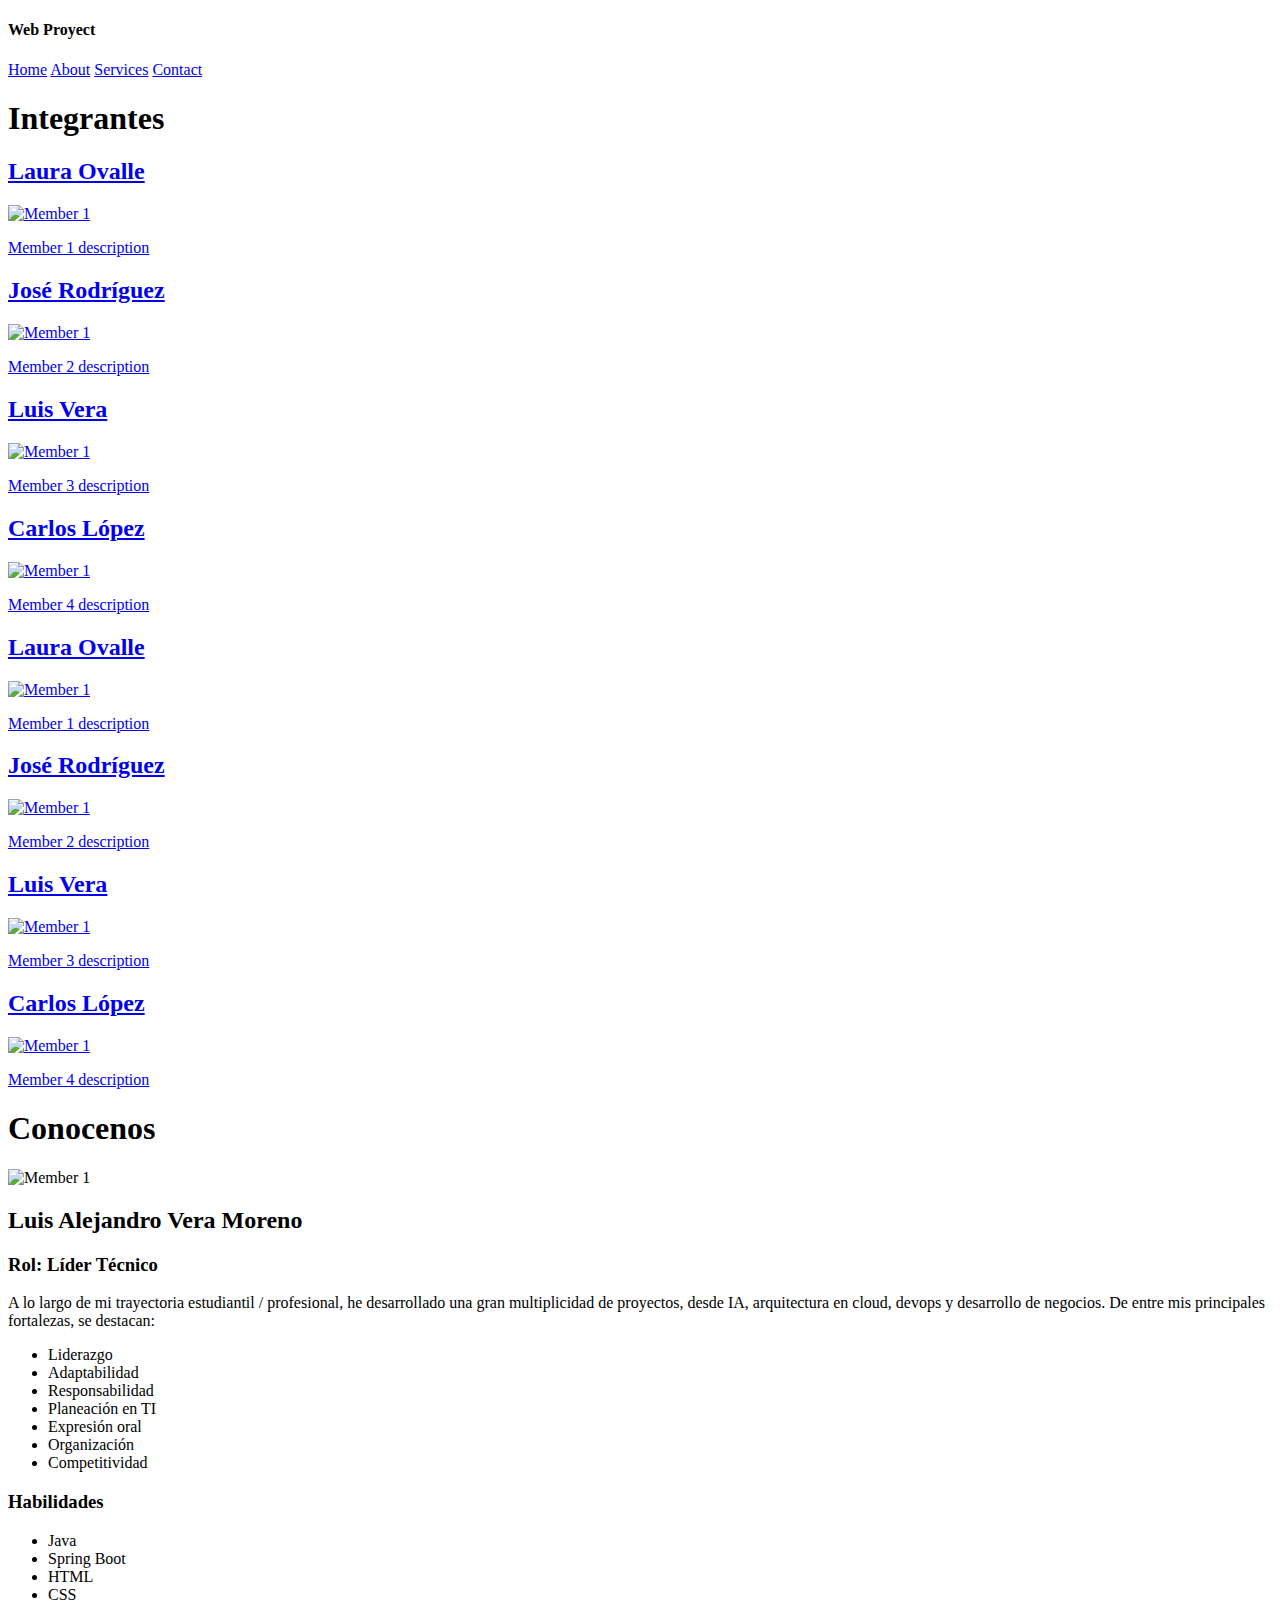
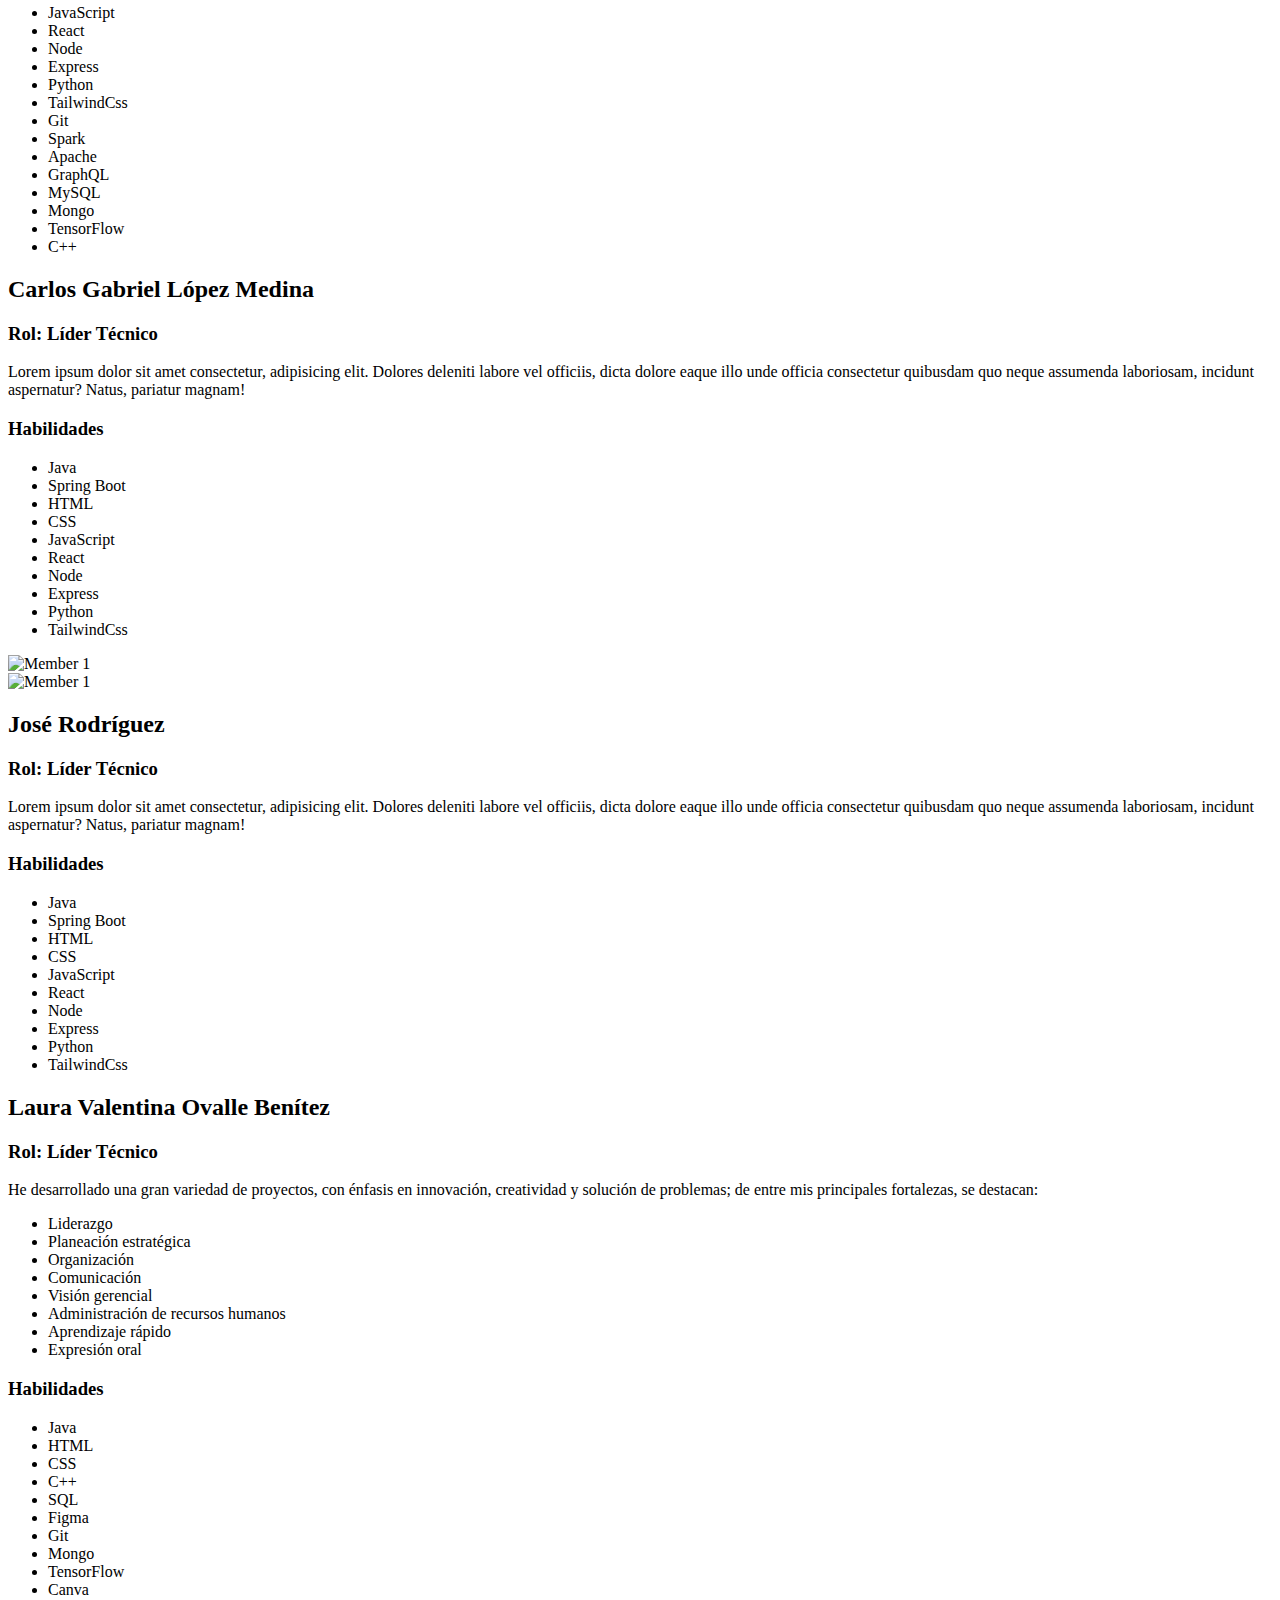
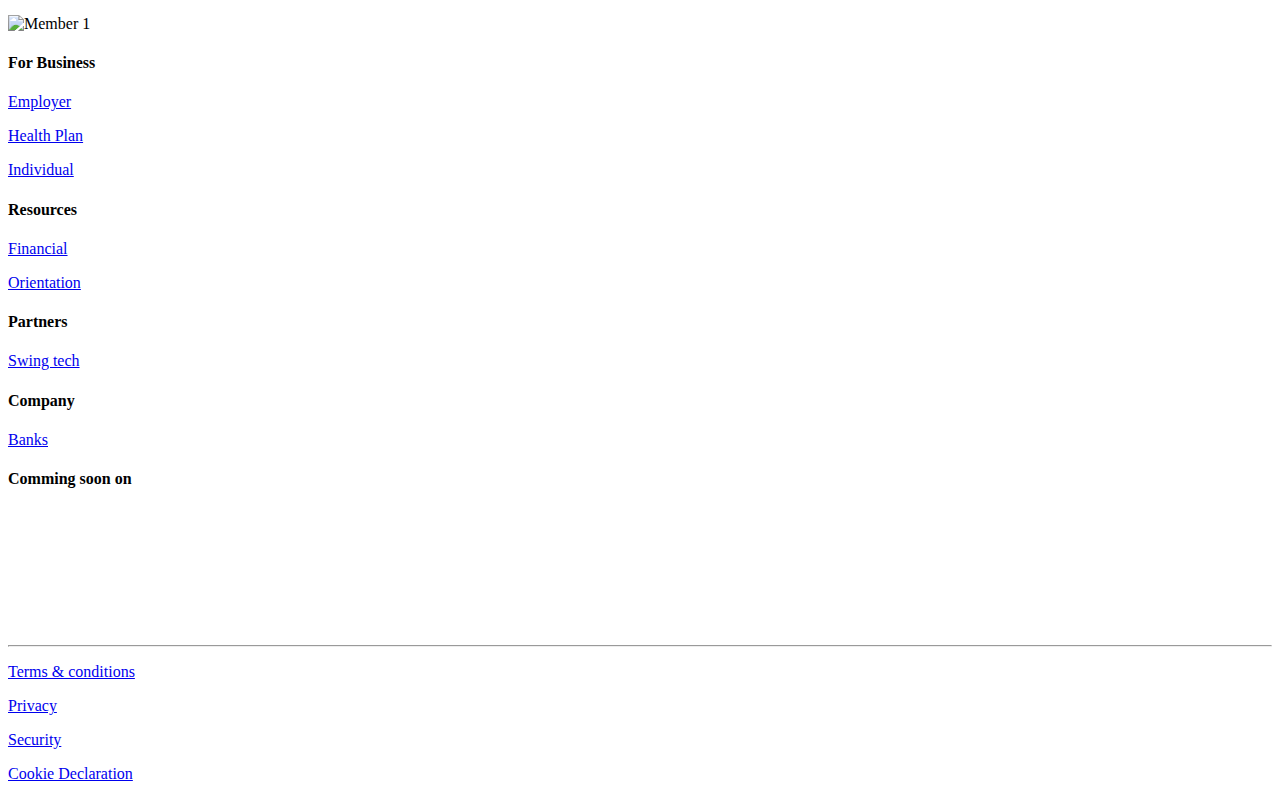
==== src/main/resources/static/index.html @ c183d268 "some things fixed" ====
<!DOCTYPE html>
<html lang="en">

<head>
  <meta charset="UTF-8" />
  <meta name="viewport" content="width=device-width, initial-scale=1.0" />
  <title>Document</title>
  <link rel="stylesheet" href="/styles/nav.css" />
  <link rel="stylesheet" href="/styles/home.css" />
  <link rel="stylesheet" href="/styles/footer.css" />
  <link rel="stylesheet" href="/styles/root.css" />
  <link rel="preconnect" href="https://fonts.googleapis.com">
<link rel="preconnect" href="https://fonts.gstatic.com" crossorigin>
<link href="https://fonts.googleapis.com/css2?family=Raleway:ital,wght@0,100..900;1,100..900&display=swap" rel="stylesheet">
  <script src="/js/home.js"></script>
</head>

<body>
  <nav>
    <div class="logo">
      <h4>Web Proyect</h4>
    </div>
    <div class="links">
      <a href="/proyectoWeb/src/main/resources/static/index.html">Home</a>
      <a href="/proyectoWeb/src/main/resources/templates/prueba.html">About</a>
      <a href="/proyectoWeb/src/main/resources/templates/prueba.html">Services</a>
      <a href="/proyectoWeb/src/main/resources/templates/prueba.html">Contact</a>
    </div>
  </nav>

  <section>
    <h1>Integrantes</h1>
    <div class="holder">
      <div class="scroller">
        <div class="container">
            <a href="#member-4" class="acontainer">
          <div class="member" >
            <h2>Laura Ovalle</h2>
            <picture>
              <img src="/images/lau.jpg" alt="Member 1" />
            </picture>
            <p>Member 1 description</p>
          </div>
        </a>
        <a href="#member-3" class="acontainer">
          <div class="member" >
            <h2>José Rodríguez</h2>
            <picture>
              <img src="/images/jose.png" alt="Member 1" />
            </picture>
            <p>Member 2 description</p>
          </div>
        </a>
        <a href="#member-1"class="acontainer">
          <div class="member" >
            <h2>Luis Vera</h2>
            <picture>
              <img src="/images/lucho.jpg" alt="Member 1" />
            </picture>
            <p>Member 3 description</p>
          </div>
        </a>
        <a href="#member-2" class="acontainer">
          <div class="member" >
            <h2>Carlos López</h2>
            <picture>
              <img src="/images/carlos.jpg" alt="Member 1"  />
            </picture>
            <p>Member 4 description</p>
          </div>
        </a>
        </div>
        <div class="container">
            <a href="#member-4" class="acontainer">
          <div class="member" >
            <h2>Laura Ovalle</h2>
            <picture>
              <img src="/images/lau.jpg" alt="Member 1"  />
            </picture>
            <p>Member 1 description</p>
          </div>
        </a>
        <a href="#member-3" class="acontainer">
          <div class="member" >
            <h2>José Rodríguez</h2>
            <picture>
              <img src="/images/jose.png" alt="Member 1" />
            </picture>
            <p>Member 2 description</p>
          </div>
        </a>
        <a href="#member-1" class="acontainer">
          <div class="member" >
            <h2>Luis Vera</h2>
            <picture>
              <img src="/images/lucho.jpg" alt="Member 1" />
            </picture>
            <p>Member 3 description</p>
          </div>
        </a>
        <a href="#member-2" class="acontainer">
          <div class="member" >
            <h2>Carlos López</h2>
            <picture>
              <img src="/images/carlos.jpg" alt="Member 1"  />
            </picture>
            <p>Member 4 description</p>
          </div>
        </a>
        </div>
        
      </div>
    </div>
  </section>
  <section>
    <h1>Conocenos</h1>
    <div class="member" id="member-1">
      <picture>
        <img src="/images/lucho.jpg" alt="Member 1" />
      </picture>
      <div class="content">
        <h2>Luis Alejandro Vera Moreno</h2>
        <h3>Rol: Líder Técnico</h3>
        <p>
          A lo largo de mi trayectoria estudiantil / profesional, he desarrollado una gran multiplicidad de proyectos,
          desde IA, arquitectura en cloud, devops y desarrollo de negocios. De entre mis principales fortalezas, se
          destacan:
        </p>
        <ul>
          <li>Liderazgo</li>
          <li>Adaptabilidad</li>
          <li>Responsabilidad</li>
          <li>Planeación en TI</li>
          <li>Expresión oral</li>
          <li>Organización</li>
          <li>Competitividad</li>
        </ul>
        <div class="abilities">
          <h3>Habilidades</h3>
          <ul>
            <li>Java</li>
            <li>Spring Boot</li>
            <li>HTML</li>
            <li>CSS</li>
            <li>JavaScript</li>
            <li>React</li>
            <li>Node</li>
            <li>Express</li>
            <li>Python</li>
            <li>TailwindCss</li>
            <li>Git</li>
            <li>Spark</li>
            <li>Apache</li>
            <li>GraphQL</li>
            <li>MySQL</li>
            <li>Mongo</li>
            <li>TensorFlow</li>
            <li>C++</li>
          </ul>
        </div>
      </div>
    </div>
    <div class="member" id="member-2">
      <div class="content">
        <h2>Carlos Gabriel López Medina</h2>
        <h3>Rol: Líder Técnico</h3>
        <p>
          Lorem ipsum dolor sit amet consectetur, adipisicing elit. Dolores
          deleniti labore vel officiis, dicta dolore eaque illo unde officia
          consectetur quibusdam quo neque assumenda laboriosam, incidunt
          aspernatur? Natus, pariatur magnam!
        </p>
        <div class="abilities">
          <h3>Habilidades</h3>
          <ul>
            <li>Java</li>
            <li>Spring Boot</li>
            <li>HTML</li>
            <li>CSS</li>
            <li>JavaScript</li>
            <li>React</li>
            <li>Node</li>
            <li>Express</li>
            <li>Python</li>
            <li>TailwindCss</li>
          </ul>
        </div>
      </div>
      <picture>
        <img src="/images/carlos.jpg" alt="Member 1" />
      </picture>
    </div>
    <div class="member" id="member-3">
      <picture>
        <img src="/images/jose.png" alt="Member 1" />
      </picture>
      <div class="content">
        <h2>José Rodríguez</h2>
        <h3>Rol: Líder Técnico</h3>
        <p>
          Lorem ipsum dolor sit amet consectetur, adipisicing elit. Dolores
          deleniti labore vel officiis, dicta dolore eaque illo unde officia
          consectetur quibusdam quo neque assumenda laboriosam, incidunt
          aspernatur? Natus, pariatur magnam!
        </p>
        <div class="abilities">
          <h3>Habilidades</h3>
          <ul>
            <li>Java</li>
            <li>Spring Boot</li>
            <li>HTML</li>
            <li>CSS</li>
            <li>JavaScript</li>
            <li>React</li>
            <li>Node</li>
            <li>Express</li>
            <li>Python</li>
            <li>TailwindCss</li>
          </ul>
        </div>
      </div>
    </div>
    <div class="member" id="member-4">
      <div class="content">
        <h2>Laura Valentina Ovalle Benítez</h2>
        <h3>Rol: Líder Técnico</h3>
        <p>
          He desarrollado una gran variedad de proyectos, con énfasis en innovación, creatividad y solución de
          problemas; de entre mis principales fortalezas, se destacan:
        </p>
        <ul>
          <li>Liderazgo</li>
          <li>Planeación estratégica</li>
          <li>Organización</li>
          <li>Comunicación</li>
          <li>Visión gerencial</li>
          <li>Administración de recursos humanos</li>
          <li>Aprendizaje rápido</li>
          <li>Expresión oral</li>
        </ul>
        <div class="abilities">
          <h3>Habilidades</h3>
          <ul>
            <li>Java</li>
            <li>HTML</li>
            <li>CSS</li>
            <li>C++</li>
            <li>SQL</li>
            <li>Figma</li>
            <li>Git</li>
            <li>Mongo</li>
            <li>TensorFlow</li>
            <li>Canva</li>
          </ul>
        </div>
      </div>
      <picture>
        <img src="/images/lau.jpg" alt="Member 1" />
      </picture>
    </div>
  </section>

  <footer>
    <div class="sb-footer section-padding">
      <div class="sb-footer-links">
        <div class="sb-footer-links-div">
          <h4>For Business</h4>
          <a href="/test">
            <p>Employer</p>
          </a>
          <a href="/health">
            <p>Health Plan</p>
          </a>
          <a href="/individual">
            <p>Individual</p>
          </a>
        </div>

        <div class="sb-footer-links-div">
          <h4>Resources</h4>
          <a href="/testing">
            <p>Financial</p>
          </a>
          <a href="/testing">
            <p>Orientation</p>
          </a>
        </div>
        <div class="sb-footer-links-div">
          <h4>Partners</h4>
          <a href="/employers">
            <p>Swing tech</p>
          </a>
        </div>
        <div class="sb-footer-links-div">
          <h4>Company</h4>
          <a href="/testing2">
            <p>Banks</p>
          </a>
        </div>
        <div class="sb-footer-links-div">
          <h4>Comming soon on</h4>
          <div class="socialmedia">
            <p>
              <img src="./facebook.png" alt="" />
            </p>
            <p>
              <img src="./instagram.png" alt="" />
            </p>
            <p>
              <img src="./linkedin.png" alt="" />
            </p>
            <p>
              <img src="./twitter.png" alt="" />
            </p>
          </div>
        </div>
      </div>
    </div>
    <hr />
    <div class="sb-footer-below">
      <div class="sb-footer-below-links">
        <a href="/terms">
          <div>
            <p>Terms & conditions</p>
          </div>
        </a>
        <a href="/terms">
          <div>
            <p>Privacy</p>
          </div>
        </a>
        <a href="/terms">
          <div>
            <p>Security</p>
          </div>
        </a>
        <a href="/terms">
          <div>
            <p>Cookie Declaration</p>
          </div>
        </a>
      </div>
    </div>
  </footer>
</body>

</html>
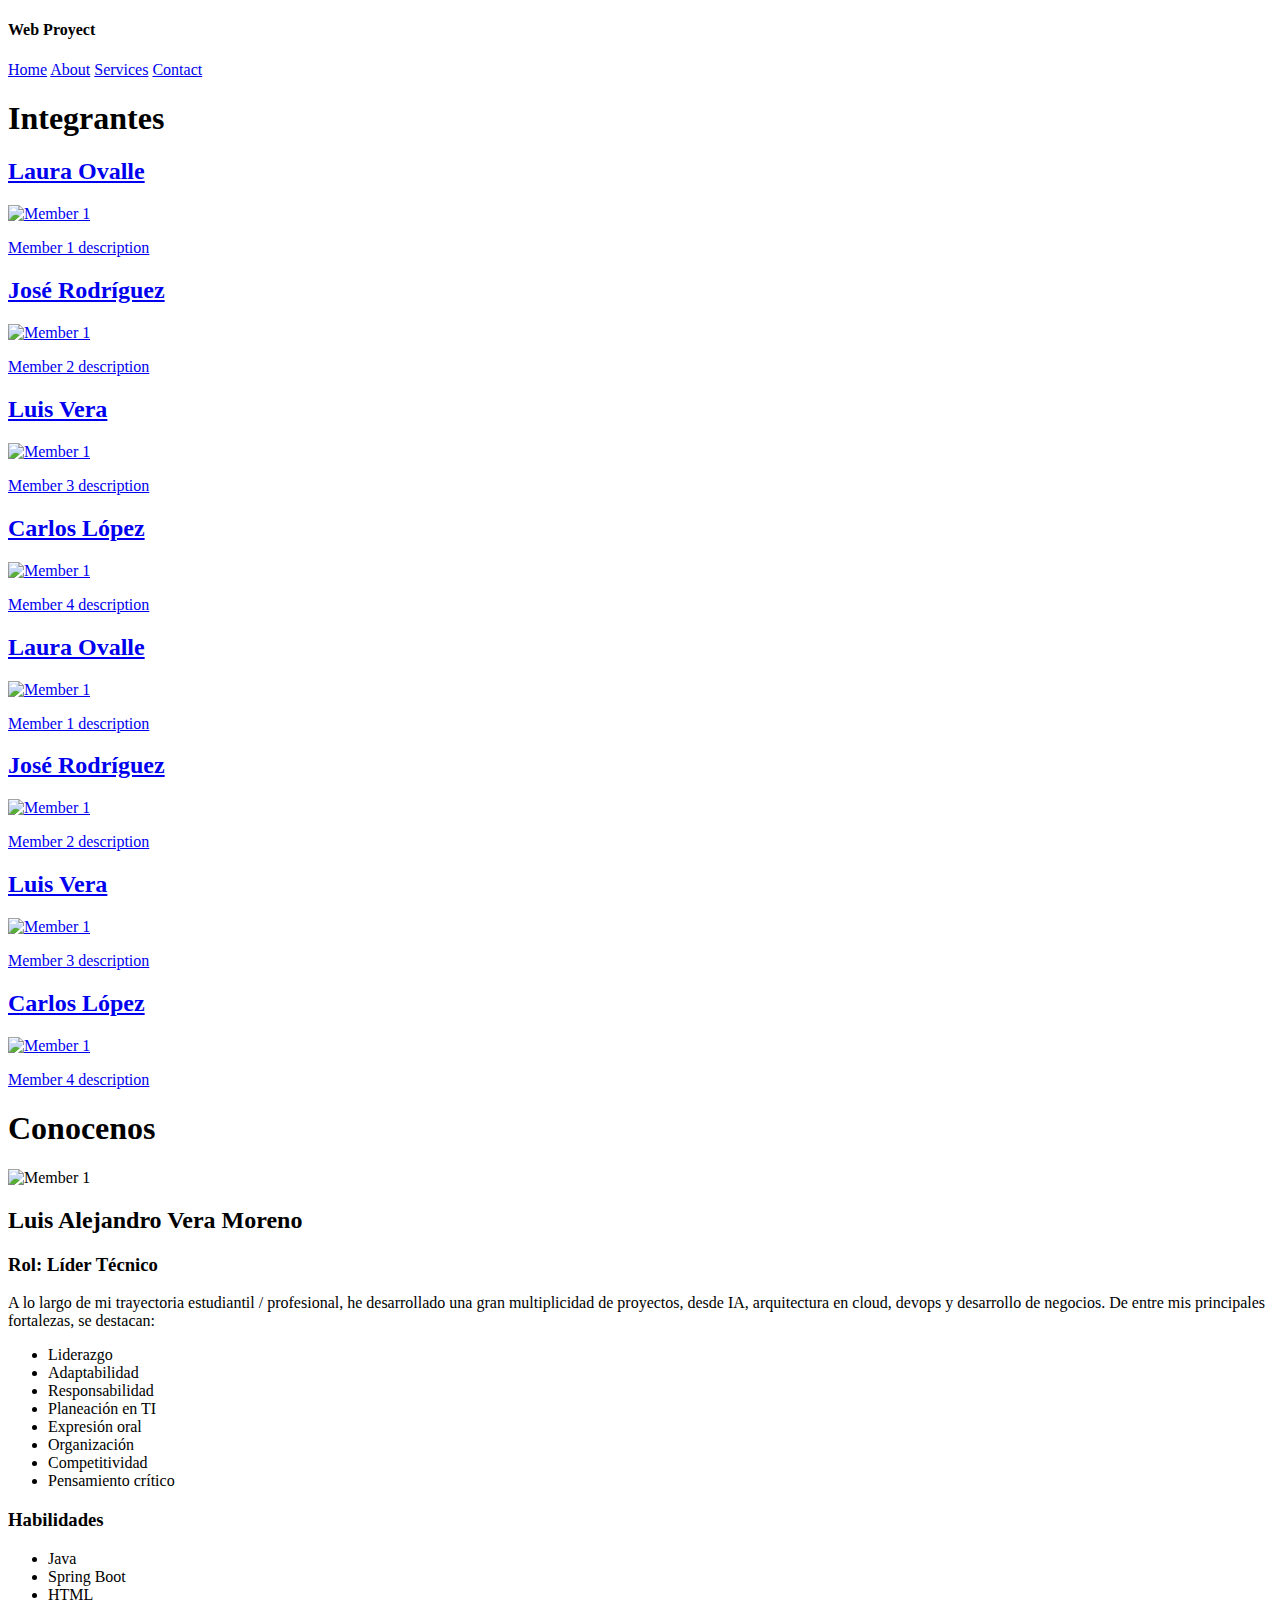
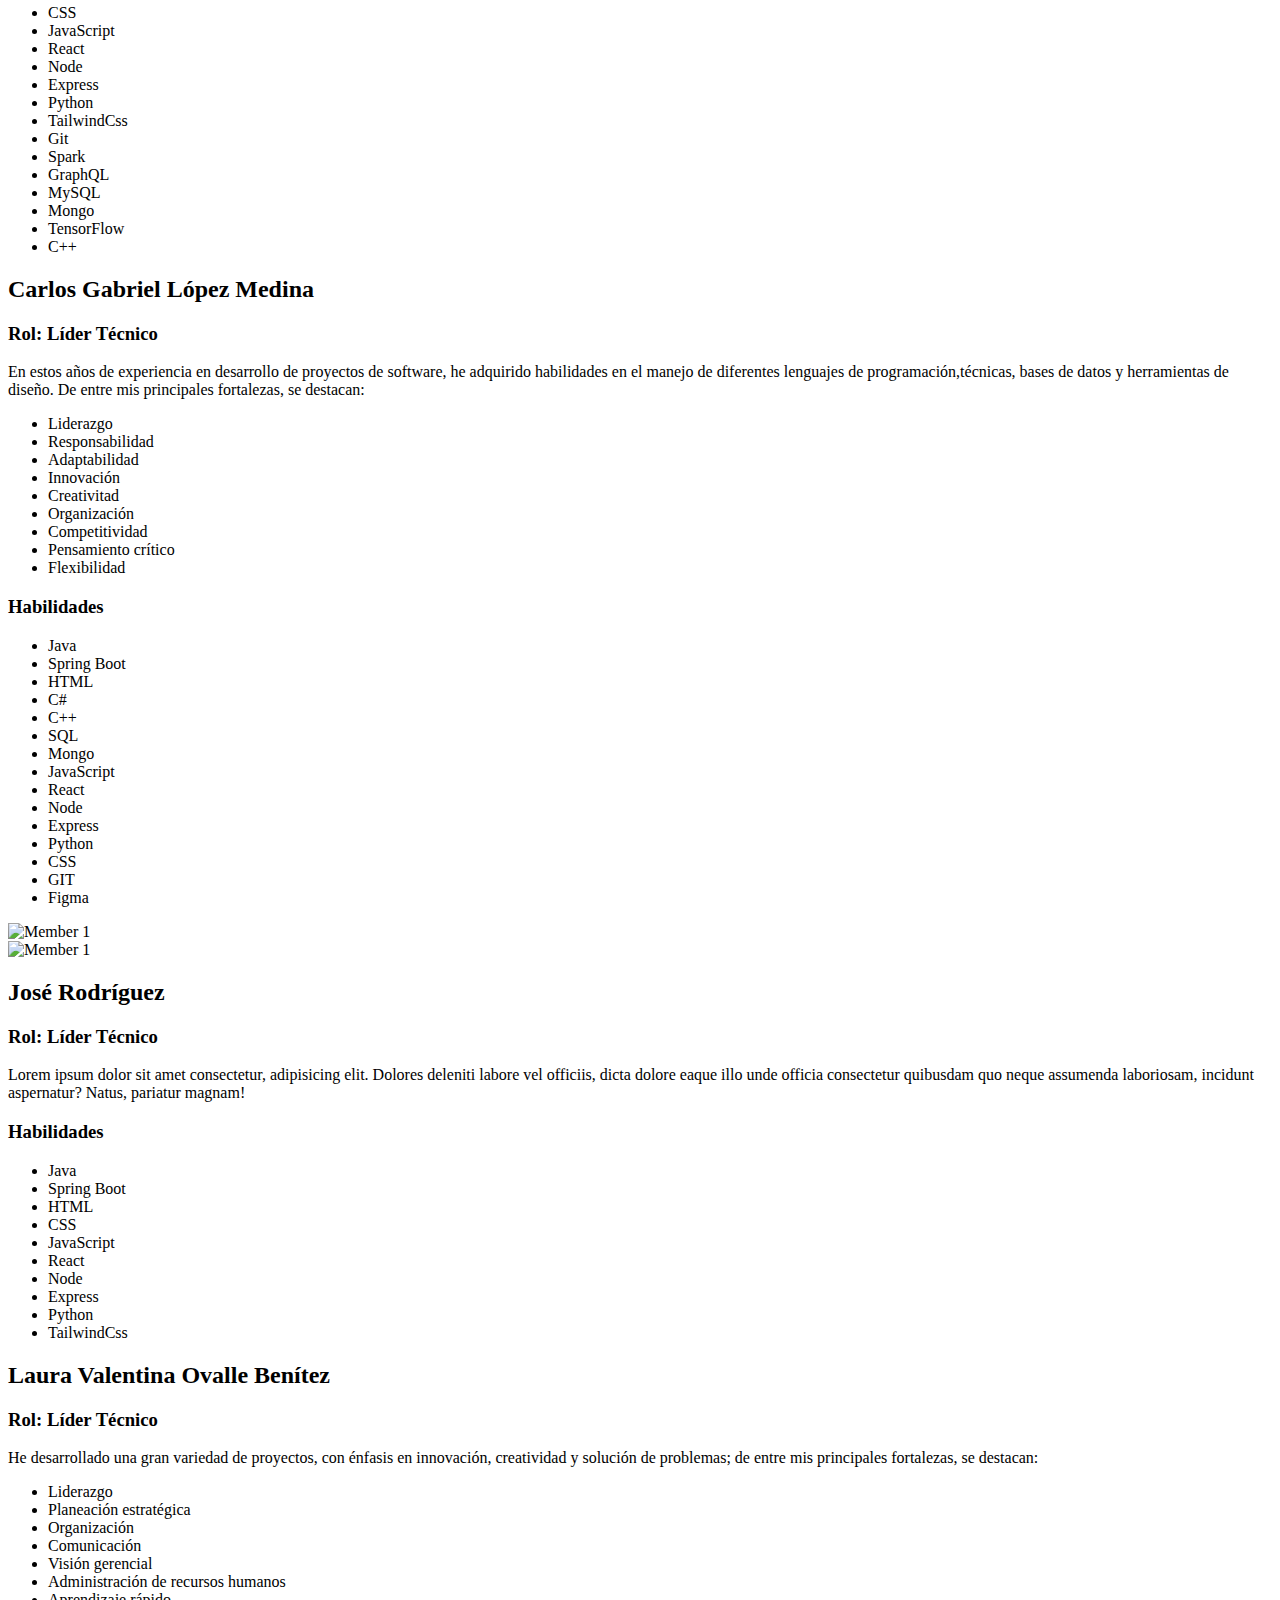
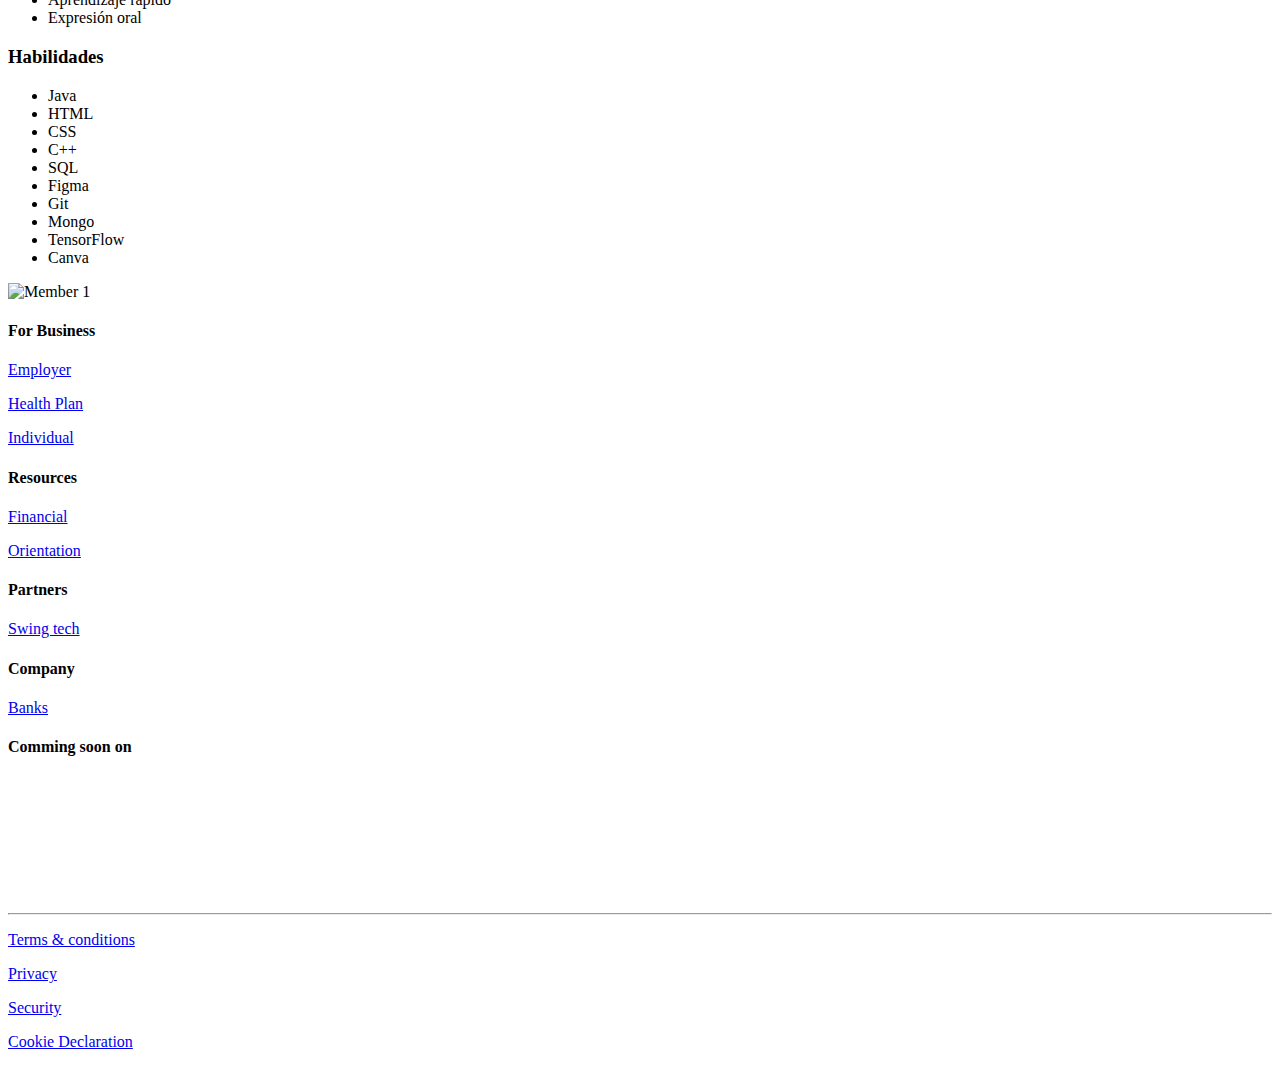
==== commit 7fd03510: "Fix: delay on slide" ====
--- a/src/main/resources/static/index.html
+++ b/src/main/resources/static/index.html
@@ -134,6 +134,7 @@
           <li>Expresión oral</li>
           <li>Organización</li>
           <li>Competitividad</li>
+          <li>Pensamiento crítico</li>
         </ul>
         <div class="abilities">
           <h3>Habilidades</h3>
@@ -150,7 +151,6 @@
             <li>TailwindCss</li>
             <li>Git</li>
             <li>Spark</li>
-            <li>Apache</li>
             <li>GraphQL</li>
             <li>MySQL</li>
             <li>Mongo</li>
@@ -165,24 +165,39 @@
         <h2>Carlos Gabriel López Medina</h2>
         <h3>Rol: Líder Técnico</h3>
         <p>
-          Lorem ipsum dolor sit amet consectetur, adipisicing elit. Dolores
-          deleniti labore vel officiis, dicta dolore eaque illo unde officia
-          consectetur quibusdam quo neque assumenda laboriosam, incidunt
-          aspernatur? Natus, pariatur magnam!
+         En estos años de experiencia en desarrollo de proyectos de software, he adquirido habilidades en el manejo de diferentes
+          lenguajes de programación,técnicas, bases de datos y herramientas de diseño. De entre mis principales fortalezas, se
+          destacan:
         </p>
+        <ul>
+            <li>Liderazgo</li>
+            <li>Responsabilidad</li>
+            <li>Adaptabilidad</li>
+            <li>Innovación</li>
+            <li>Creativitad</li>
+            <li>Organización</li>
+            <li>Competitividad</li>
+            <li>Pensamiento crítico</li>
+            <li>Flexibilidad</li>
+          </ul>
         <div class="abilities">
           <h3>Habilidades</h3>
           <ul>
             <li>Java</li>
             <li>Spring Boot</li>
             <li>HTML</li>
-            <li>CSS</li>
+            <li>C#</li>
+            <li>C++</li>
+            <li>SQL</li>
+            <li>Mongo</li>
             <li>JavaScript</li>
             <li>React</li>
             <li>Node</li>
             <li>Express</li>
             <li>Python</li>
-            <li>TailwindCss</li>
+            <li>CSS</li>
+            <li>GIT</li>
+            <li>Figma</li>
           </ul>
         </div>
       </div>
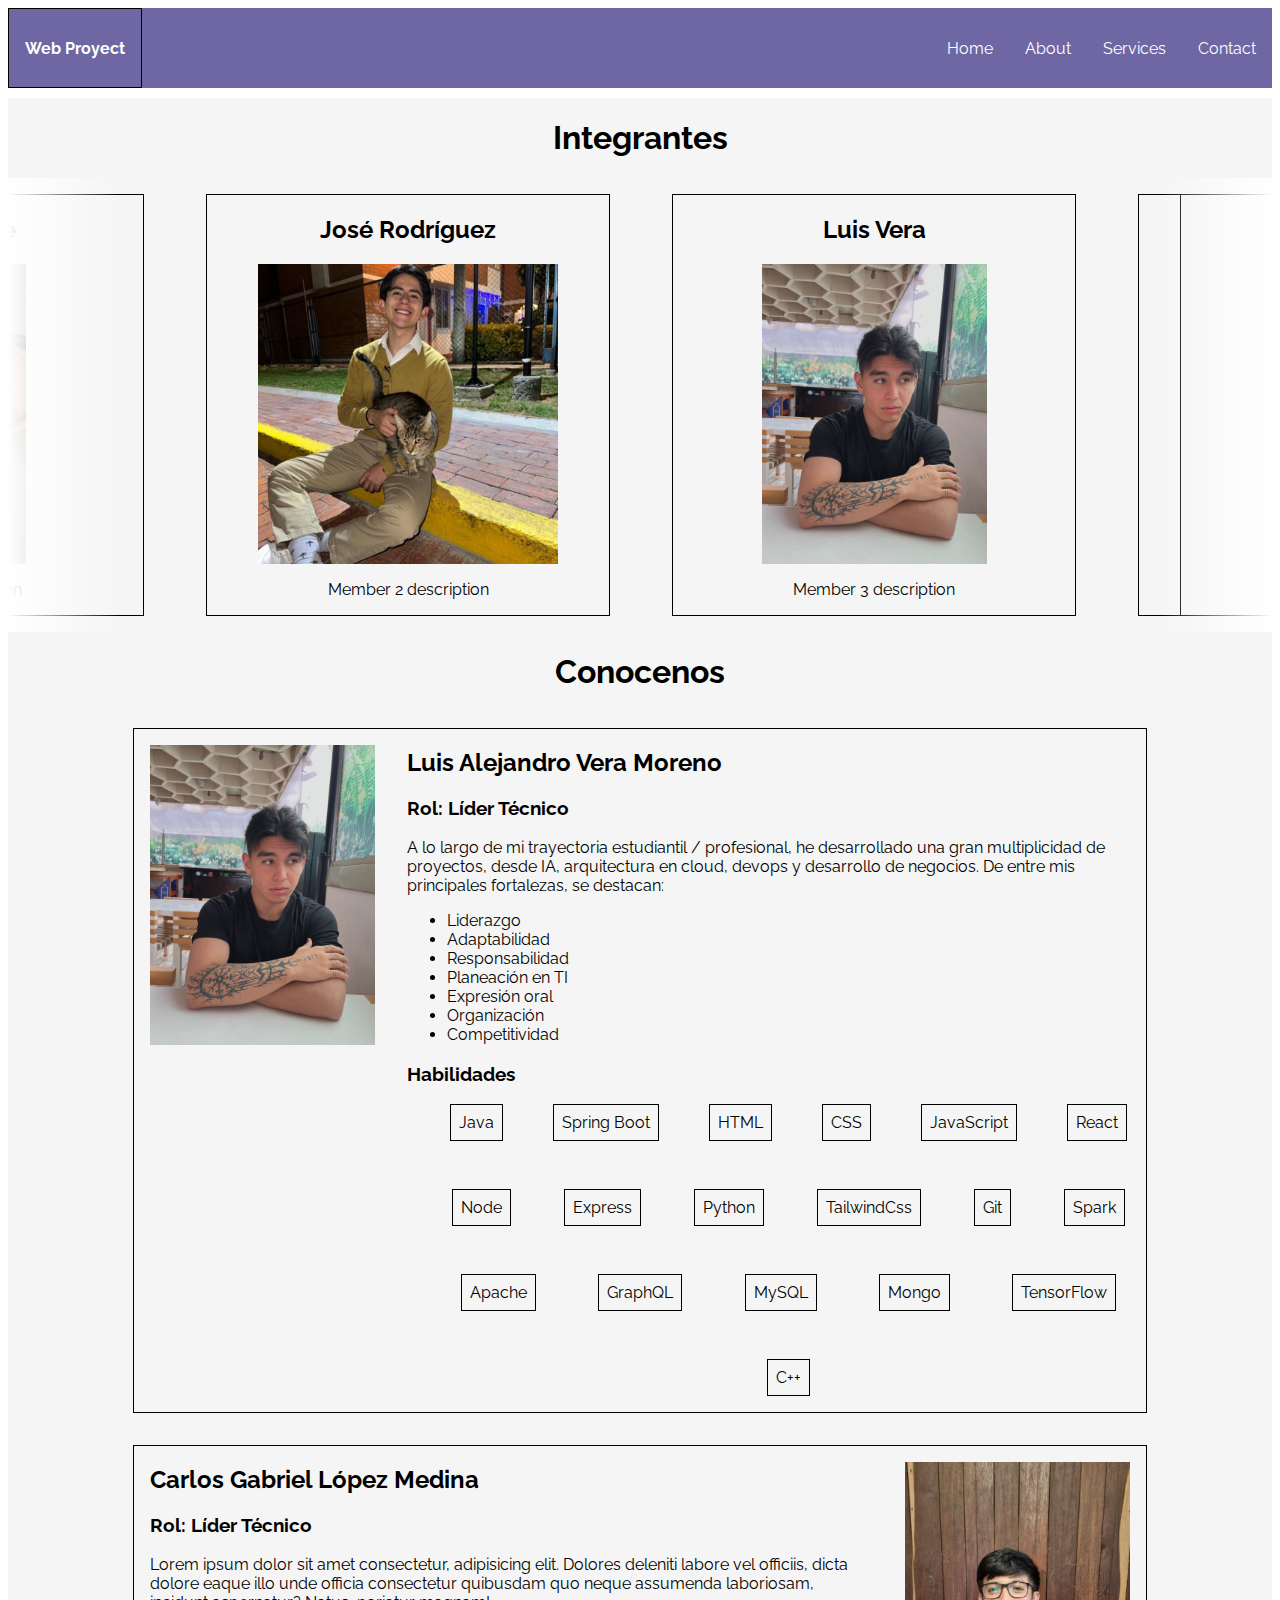
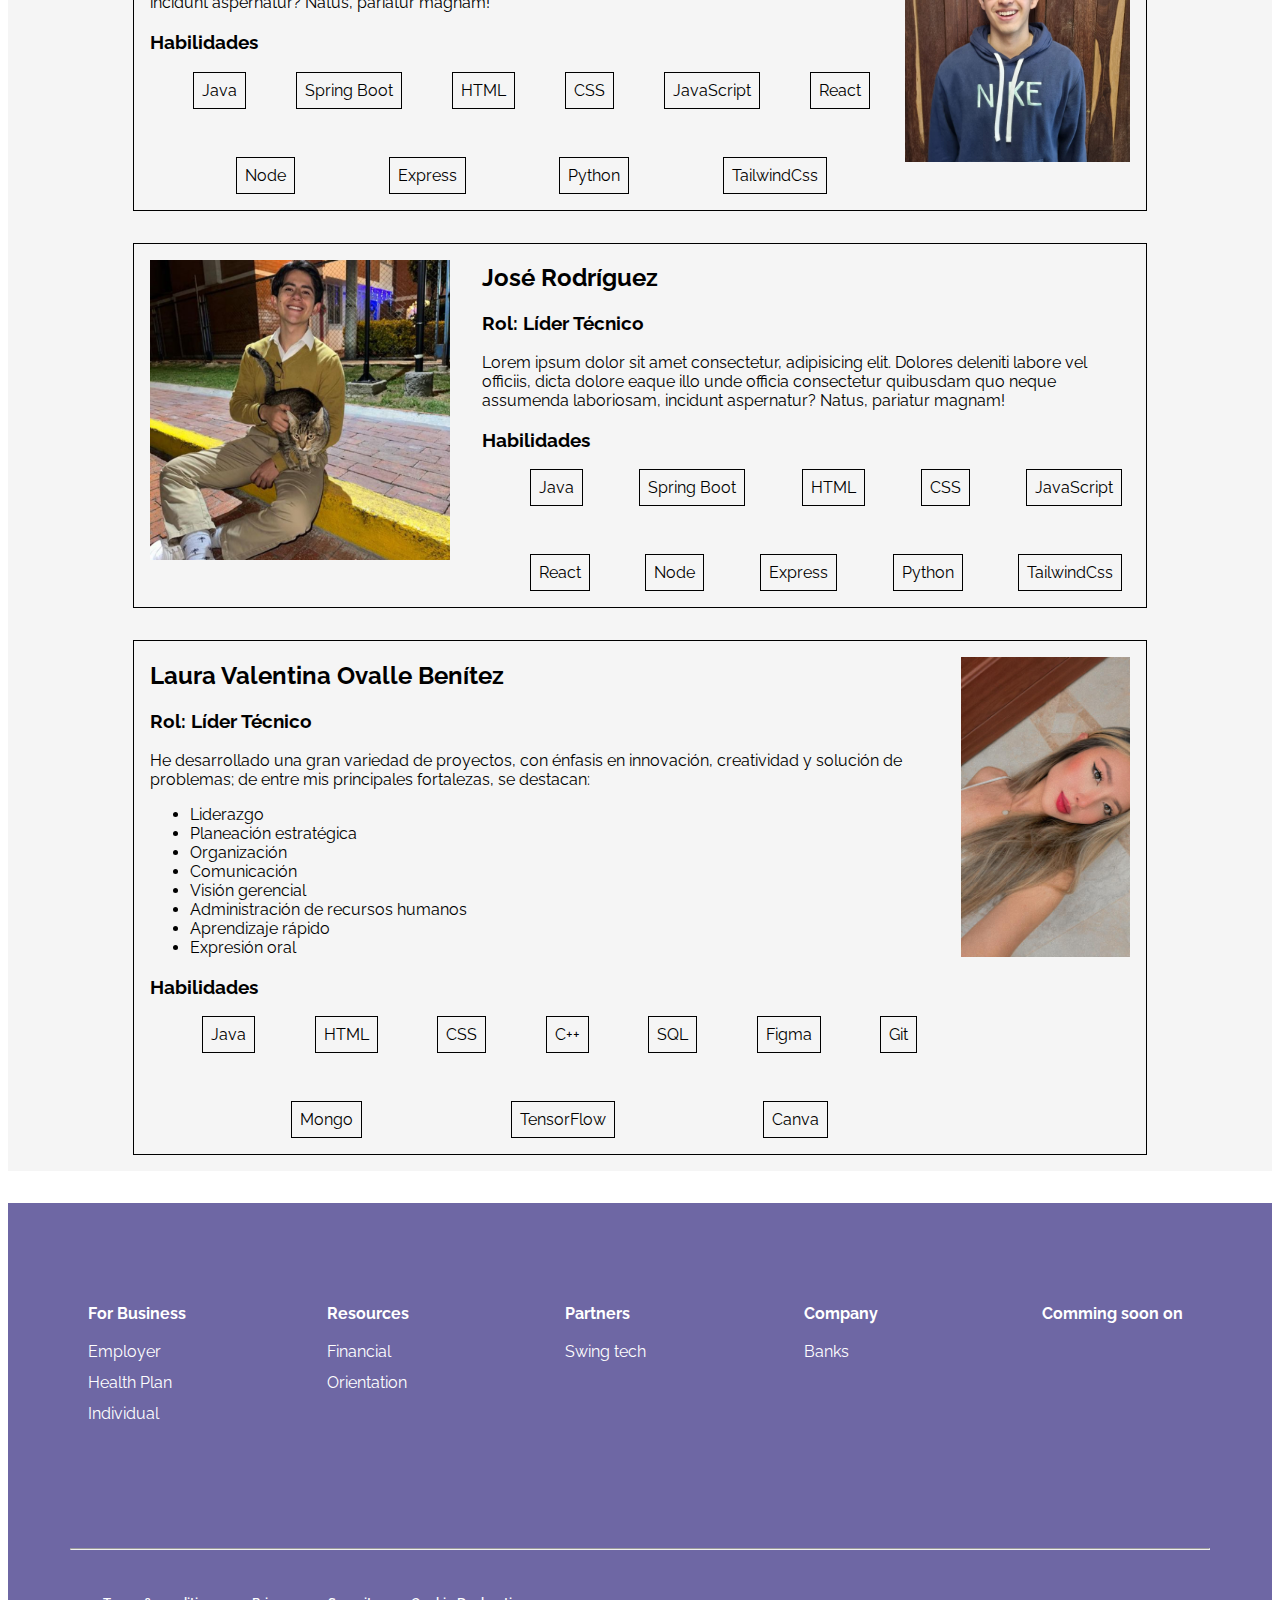
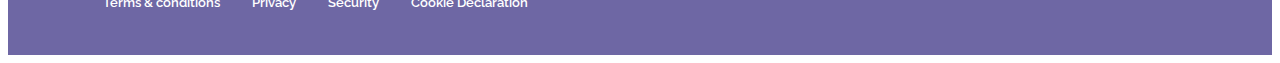
==== commit 967801d4: "movimiento smooth arreglado" ====
--- a/src/main/resources/static/index.html
+++ b/src/main/resources/static/index.html
@@ -5,10 +5,10 @@
   <meta charset="UTF-8" />
   <meta name="viewport" content="width=device-width, initial-scale=1.0" />
   <title>Document</title>
-  <link rel="stylesheet" href="/styles/nav.css" />
-  <link rel="stylesheet" href="/styles/home.css" />
-  <link rel="stylesheet" href="/styles/footer.css" />
-  <link rel="stylesheet" href="/styles/root.css" />
+  <link rel="stylesheet" href="./styles/nav.css" />
+  <link rel="stylesheet" href="./styles/home.css" />
+  <link rel="stylesheet" href="./styles/footer.css" />
+  <link rel="stylesheet" href="./styles/root.css" />
   <link rel="preconnect" href="https://fonts.googleapis.com">
 <link rel="preconnect" href="https://fonts.gstatic.com" crossorigin>
 <link href="https://fonts.googleapis.com/css2?family=Raleway:ital,wght@0,100..900;1,100..900&display=swap" rel="stylesheet">
@@ -37,7 +37,7 @@
           <div class="member" >
             <h2>Laura Ovalle</h2>
             <picture>
-              <img src="/images/lau.jpg" alt="Member 1" />
+              <img src="./images/lau.jpg" alt="Member 1" />
             </picture>
             <p>Member 1 description</p>
           </div>
@@ -46,7 +46,7 @@
           <div class="member" >
             <h2>José Rodríguez</h2>
             <picture>
-              <img src="/images/jose.png" alt="Member 1" />
+              <img src="./images/jose.png" alt="Member 1" />
             </picture>
             <p>Member 2 description</p>
           </div>
@@ -55,7 +55,7 @@
           <div class="member" >
             <h2>Luis Vera</h2>
             <picture>
-              <img src="/images/lucho.jpg" alt="Member 1" />
+              <img src="./images/lucho.jpg" alt="Member 1" />
             </picture>
             <p>Member 3 description</p>
           </div>
@@ -64,7 +64,7 @@
           <div class="member" >
             <h2>Carlos López</h2>
             <picture>
-              <img src="/images/carlos.jpg" alt="Member 1"  />
+              <img src="./images/carlos.jpg" alt="Member 1"  />
             </picture>
             <p>Member 4 description</p>
           </div>
@@ -75,7 +75,7 @@
           <div class="member" >
             <h2>Laura Ovalle</h2>
             <picture>
-              <img src="/images/lau.jpg" alt="Member 1"  />
+              <img src="./images/lau.jpg" alt="Member 1"  />
             </picture>
             <p>Member 1 description</p>
           </div>
@@ -84,7 +84,7 @@
           <div class="member" >
             <h2>José Rodríguez</h2>
             <picture>
-              <img src="/images/jose.png" alt="Member 1" />
+              <img src="./images/jose.png" alt="Member 1" />
             </picture>
             <p>Member 2 description</p>
           </div>
@@ -93,7 +93,7 @@
           <div class="member" >
             <h2>Luis Vera</h2>
             <picture>
-              <img src="/images/lucho.jpg" alt="Member 1" />
+              <img src="./images/lucho.jpg" alt="Member 1" />
             </picture>
             <p>Member 3 description</p>
           </div>
@@ -102,7 +102,7 @@
           <div class="member" >
             <h2>Carlos López</h2>
             <picture>
-              <img src="/images/carlos.jpg" alt="Member 1"  />
+              <img src="./images/carlos.jpg" alt="Member 1"  />
             </picture>
             <p>Member 4 description</p>
           </div>
@@ -116,7 +116,7 @@
     <h1>Conocenos</h1>
     <div class="member" id="member-1">
       <picture>
-        <img src="/images/lucho.jpg" alt="Member 1" />
+        <img src="./images/lucho.jpg" alt="Member 1" />
       </picture>
       <div class="content">
         <h2>Luis Alejandro Vera Moreno</h2>
@@ -134,7 +134,6 @@
           <li>Expresión oral</li>
           <li>Organización</li>
           <li>Competitividad</li>
-          <li>Pensamiento crítico</li>
         </ul>
         <div class="abilities">
           <h3>Habilidades</h3>
@@ -151,6 +150,7 @@
             <li>TailwindCss</li>
             <li>Git</li>
             <li>Spark</li>
+            <li>Apache</li>
             <li>GraphQL</li>
             <li>MySQL</li>
             <li>Mongo</li>
@@ -165,49 +165,34 @@
         <h2>Carlos Gabriel López Medina</h2>
         <h3>Rol: Líder Técnico</h3>
         <p>
-         En estos años de experiencia en desarrollo de proyectos de software, he adquirido habilidades en el manejo de diferentes
-          lenguajes de programación,técnicas, bases de datos y herramientas de diseño. De entre mis principales fortalezas, se
-          destacan:
+          Lorem ipsum dolor sit amet consectetur, adipisicing elit. Dolores
+          deleniti labore vel officiis, dicta dolore eaque illo unde officia
+          consectetur quibusdam quo neque assumenda laboriosam, incidunt
+          aspernatur? Natus, pariatur magnam!
         </p>
-        <ul>
-            <li>Liderazgo</li>
-            <li>Responsabilidad</li>
-            <li>Adaptabilidad</li>
-            <li>Innovación</li>
-            <li>Creativitad</li>
-            <li>Organización</li>
-            <li>Competitividad</li>
-            <li>Pensamiento crítico</li>
-            <li>Flexibilidad</li>
-          </ul>
         <div class="abilities">
           <h3>Habilidades</h3>
           <ul>
             <li>Java</li>
             <li>Spring Boot</li>
             <li>HTML</li>
-            <li>C#</li>
-            <li>C++</li>
-            <li>SQL</li>
-            <li>Mongo</li>
+            <li>CSS</li>
             <li>JavaScript</li>
             <li>React</li>
             <li>Node</li>
             <li>Express</li>
             <li>Python</li>
-            <li>CSS</li>
-            <li>GIT</li>
-            <li>Figma</li>
+            <li>TailwindCss</li>
           </ul>
         </div>
       </div>
       <picture>
-        <img src="/images/carlos.jpg" alt="Member 1" />
+        <img src="./images/carlos.jpg" alt="Member 1" />
       </picture>
     </div>
     <div class="member" id="member-3">
       <picture>
-        <img src="/images/jose.png" alt="Member 1" />
+        <img src="./images/jose.png" alt="Member 1" />
       </picture>
       <div class="content">
         <h2>José Rodríguez</h2>
@@ -270,7 +255,7 @@
         </div>
       </div>
       <picture>
-        <img src="/images/lau.jpg" alt="Member 1" />
+        <img src="./images/lau.jpg" alt="Member 1" />
       </picture>
     </div>
   </section>
@@ -357,6 +342,8 @@
       </div>
     </div>
   </footer>
+
+  
 </body>
 
 </html>--- a/src/main/resources/static/styles/nav.css
+++ b/src/main/resources/static/styles/nav.css
@@ -0,0 +1,29 @@
+nav {
+    background-color: var(--secondary-color);
+    margin-bottom: 10px;
+    display: flex;
+    justify-content: space-between;
+    height: 5rem;
+    color: white;
+
+}
+
+nav>.logo {
+    border: 1px solid black;
+    display: flex;
+    padding: 0 1rem;
+    align-items: center;
+}
+
+nav>.links {
+    display: flex;
+    justify-content: space-around;
+    align-items: center;
+    gap: 2rem;
+    padding: 1rem;
+}
+
+nav>.links>a {
+    text-decoration: none;
+    color: white;
+}--- a/src/main/resources/static/styles/home.css
+++ b/src/main/resources/static/styles/home.css
@@ -0,0 +1,172 @@
+html {
+    scroll-behavior: smooth;
+    transition-duration: 1s; /* Duración de la animación */
+  }
+  
+
+section {
+    display: flex;
+    flex-wrap: wrap;
+    justify-content: center;
+    align-items: center;
+    flex-direction: column;
+    margin: 0 auto;
+    padding: 0;
+    width: 100%;
+    height: 100%;
+    background-color: #f5f5f5;
+    position: relative;
+    overflow: hidden;
+}
+
+section>.holder {
+    display: flex;
+    justify-content: center;
+    align-items: center;
+    width: 100%;
+    height: 100%;
+    position: relative;
+    gap: 6rem;
+    overflow: hidden;
+}
+
+section>.holder::before {
+    content: "";
+    position: absolute;
+    top: 0;
+    left: 0;
+    height: 100%;
+    width: 7rem;
+    background: linear-gradient(to right,
+            rgba(255, 255, 255, 1) 0%,
+            rgba(255, 255, 255, 0) 100%);
+    z-index: 1;
+}
+
+section>.holder::after {
+    content: "";
+    position: absolute;
+    top: 0;
+    right: 0;
+    height: 100%;
+    width: 7rem;
+    background: linear-gradient(to left,
+            rgba(255, 255, 255, 1) 0%,
+            rgba(255, 255, 255, 0) 100%);
+}
+
+section>.holder>.scroller {
+    display: flex;
+    width: 100%;
+    animation: infinite-scroll 10s linear infinite;
+    gap: 11rem;
+}
+
+section>.holder>.scroller .container {
+    position: relative;
+    display: flex;
+    justify-content: center;
+    align-items: center;
+    height: 100%;
+    width: 100%;
+    text-align: center;
+    gap: 2rem;
+}
+
+section>.holder>.scroller >.container > .acontainer >.member {
+    display: flex;
+    justify-content: center;
+    align-items: center;
+    flex-direction: column;
+    width: 100%;
+    height: 100%;
+    min-width: 400px;
+    background-color: #f5f5f5;
+    border: 1px solid black;
+}
+
+section>.holder>.scroller .container>.acontainer> .member>picture {
+    height: 100%;
+    display: flex;
+}
+
+section>.holder>.scroller .container >.acontainer> .member>picture img {
+    width: 100%;
+    height: 100%;
+    object-fit: cover;
+    max-height: 300px;
+}
+section>.holder>.scroller .container >.acontainer> .member>picture img {
+    width: 100%;
+    height: 100%;
+    object-fit: cover;
+    max-height: 300px;
+}
+section>.holder>.scroller .container >.acontainer {
+    text-decoration: none;
+    color:black;
+    padding: 1rem;
+    
+}
+section>.holder>.scroller .container > .acontainer:hover {
+    color: var(--primary-color);
+}
+
+
+
+@keyframes infinite-scroll {
+    0% {
+        transform: translateX(0);
+    }
+
+    100% {
+        transform: translateX(-100%);
+    }
+}
+
+
+section>.member {
+    display: flex;
+    margin: 1rem;
+    width: 80%;
+    border: 1px solid black;
+}
+
+section>.member>picture {
+    display: flex;
+    padding: 1rem;
+    height: 100%;
+}
+
+section>.member>picture>img {
+    max-height: 300px;
+    object-fit: cover;
+}
+
+section>.member>.content {
+    width: 100%;
+    margin: 0 1rem;
+}
+
+section>.member>.content>h2 {
+    text-align: left;
+}
+
+section>.member>.content>h3 {
+    text-align: left;
+    display: flex;
+}
+
+section>.member>.content>.abilities>ul {
+    display: flex;
+    justify-content: space-evenly;
+    flex-wrap: wrap;
+    gap: 3rem;
+}
+
+section>.member>.content>.abilities>ul>li {
+    list-style: none;
+    padding: 0.5rem;
+    background-color: #f5f5f5;
+    border: 1px solid black;
+}
--- a/src/main/resources/static/styles/footer.css
+++ b/src/main/resources/static/styles/footer.css
@@ -0,0 +1,132 @@
+footer {
+  margin-top: 2rem;
+  bottom: 0;
+  background-color: var(--secondary-color);
+  color: white;
+}
+
+.section-padding {
+  padding: 4rem 4rem;
+}
+
+.sb-footer {
+  display: flex;
+  flex-direction: row;
+}
+
+.sb-footer-links {
+  display: flex;
+  justify-content: space-between;
+  align-items: flex-start;
+  flex-direction: row;
+  flex-wrap: wrap;
+  width: 100%;
+  text-align: left;
+  margin-bottom: 2rem;
+}
+
+.sb-footer-links-div {
+  width: 150px;
+  margin: 1rem;
+  display: flex;
+  justify-content: flex-start;
+  flex-direction: column;
+  color: white;
+}
+
+footer a {
+  text-decoration: none;
+}
+
+.socialmedia img {
+  width: 80%;
+}
+
+.sb-footer-links-div h4 {
+  font-size: calc(var(--font-size) + 2px);
+  line-height: 17px;
+  margin-bottom: 0.9rem;
+}
+
+.sb-footer-links-div p {
+  font-size: var(--font-size);
+  line-height: 15px;
+  margin: 0.5rem 0;
+  cursor: pointer;
+}
+
+.sb-footer-below {
+  width: 90%;
+  margin: auto;
+  margin-top: 2rem;
+  padding-bottom: 2rem;
+  display: flex;
+  justify-content: space-between;
+}
+
+.sb-footer-below-links {
+  display: flex;
+  flex-direction: row;
+}
+
+.sb-footer-below-links p {
+  font-size: 13px;
+  line-height: 15px;
+  margin-left: 2rem;
+  font-weight: 600;
+}
+
+hr {
+  width: 90%;
+  margin: auto;
+}
+
+.sb-footer-copy p {
+  font-size: var(--font-size);
+  line-height: 15px;
+  font-weight: 600;
+}
+
+@media screen and (max-width: 850px) {
+  .sb-footer-heading h1 {
+    font-size: 44px;
+    line-height: 50px;
+  }
+}
+
+@media screen and (max-width: 550px) {
+  .sb-footer-heading h1 {
+    font-size: 34px;
+    line-height: 42px;
+  }
+
+  .sb-footer-links div {
+    margin: 1rem 0;
+  }
+
+  .sb-footer-btn p {
+    font-size: 14px;
+    line-height: 20px;
+  }
+
+  .sb-footer-below {
+    flex-direction: column;
+    justify-content: left;
+  }
+
+  .sb-footer-below-links {
+    flex-direction: column;
+  }
+
+  .sb-footer-below-links p {
+    margin-left: 0rem;
+    margin-top: 1rem;
+  }
+}
+
+@media screen and (max-width: 400px) {
+  .sb-footer-heading h1 {
+    font-size: 27px;
+    line-height: 38px;
+  }
+}--- a/src/main/resources/static/styles/root.css
+++ b/src/main/resources/static/styles/root.css
@@ -0,0 +1,22 @@
+* {
+    --primary-color: #6c64bc;
+    --secondary-color: #6e67a4;
+    --tertiary-color: #bfbbcc;
+    --fourth-color: #a49ebe;
+}
+
+
+html {
+    font-size: 100%;
+    margin: 0;
+    padding: 0;
+    box-sizing: border-box;
+    font-family: "Raleway", sans-serif;
+  font-optical-sizing: auto;
+    font-style: normal;
+}
+
+a {
+    text-decoration: none;
+    color: white;
+}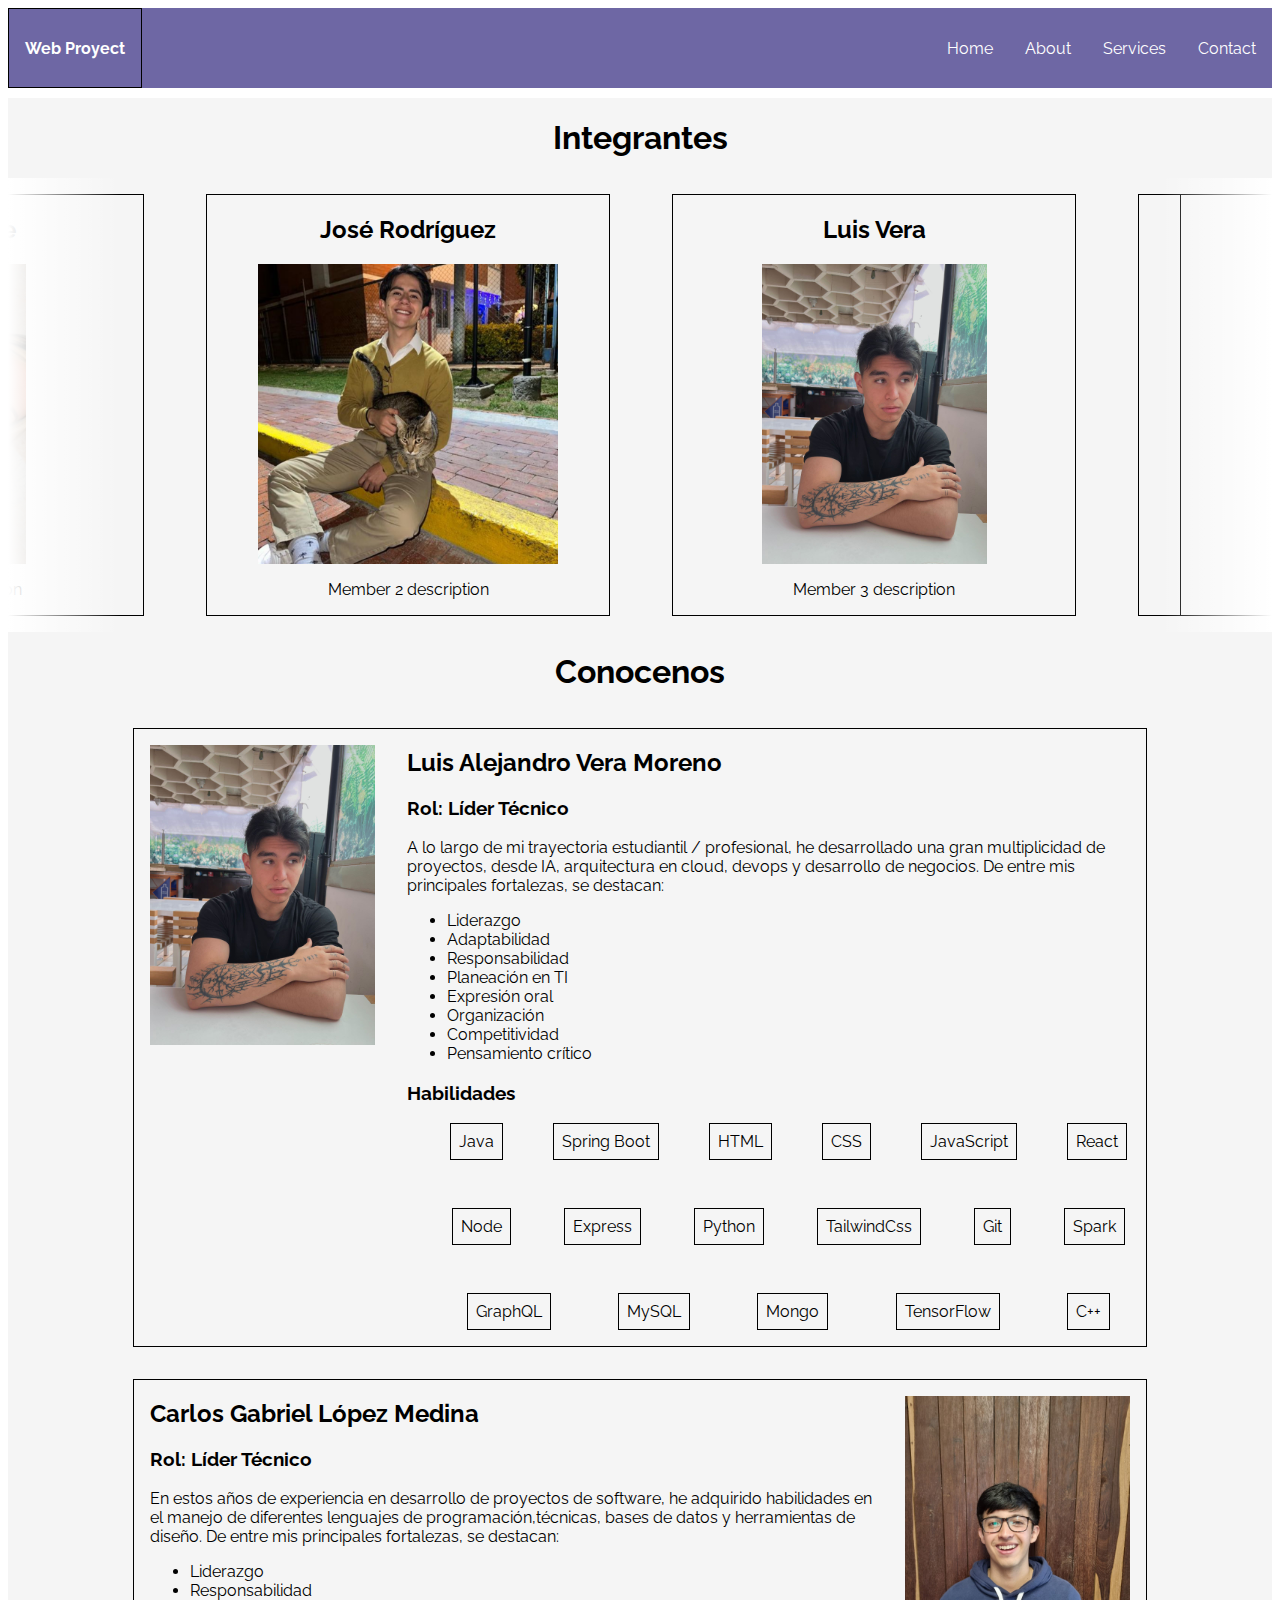
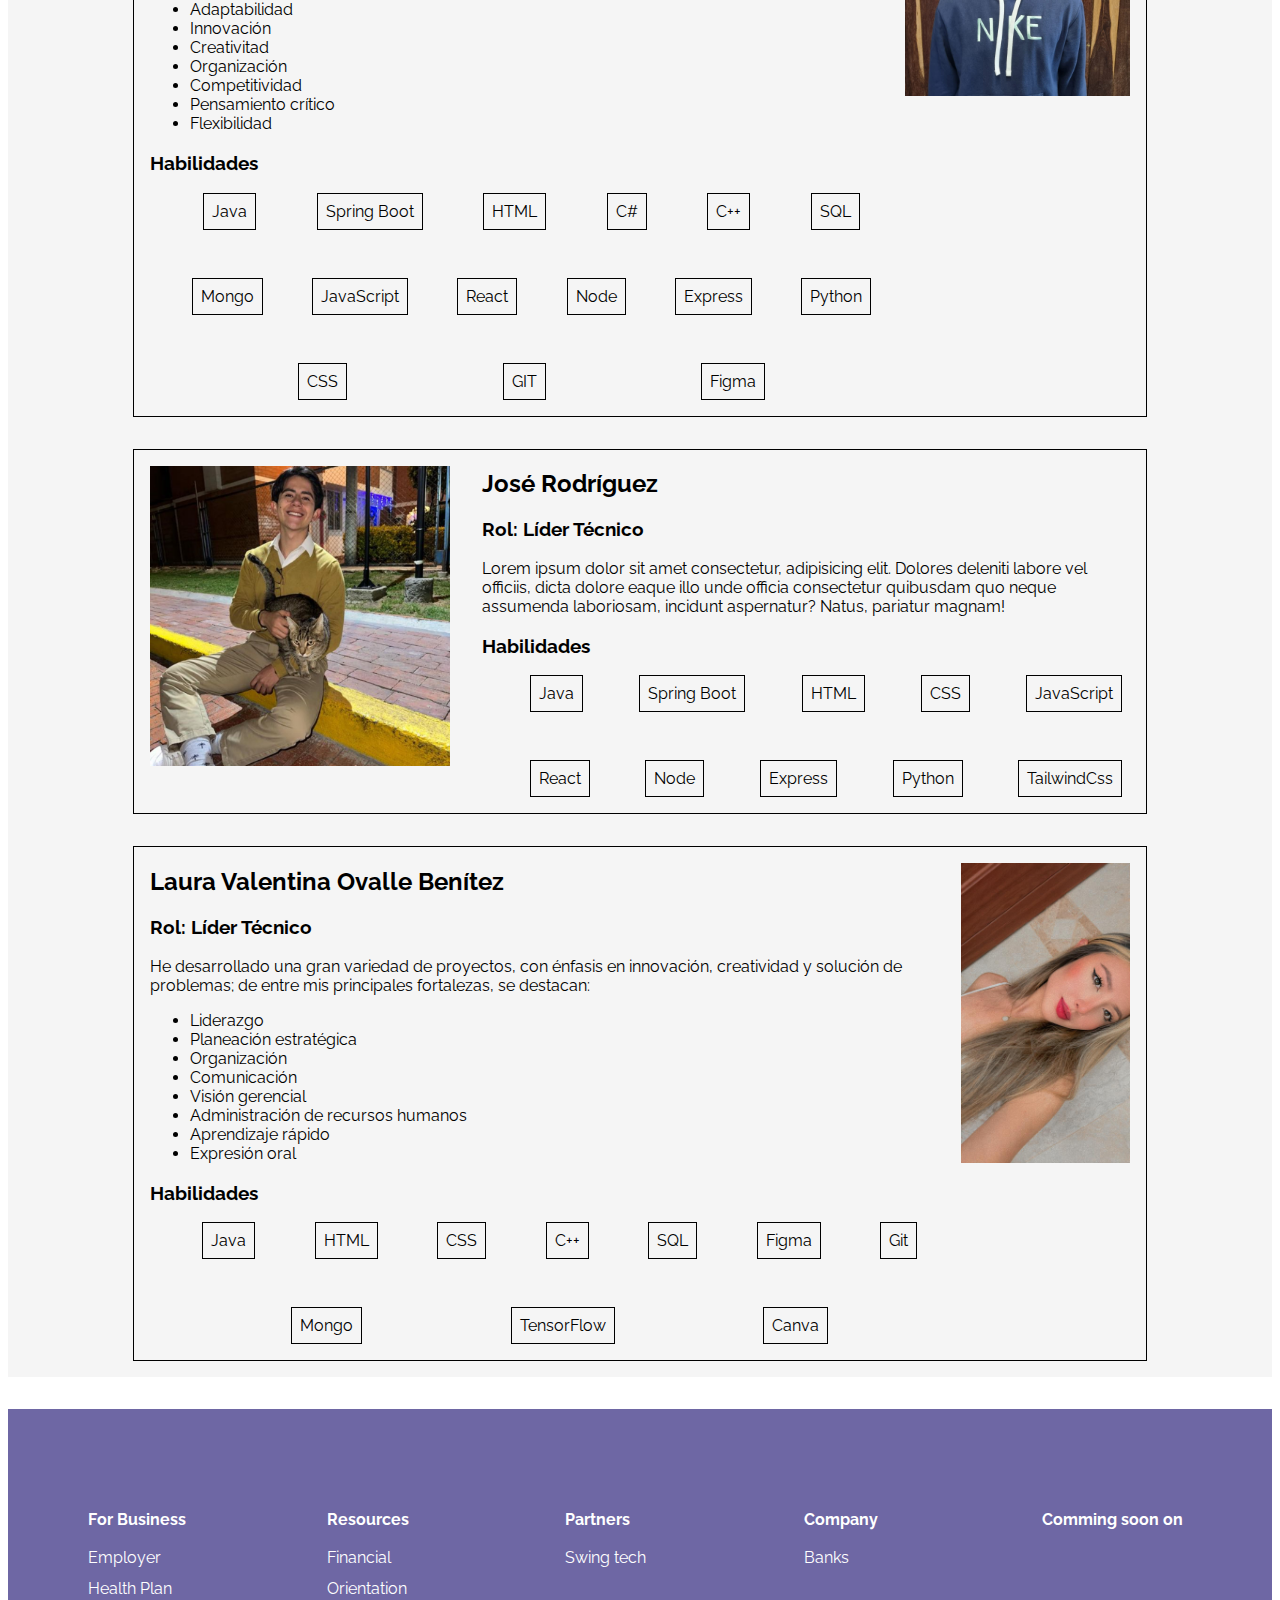
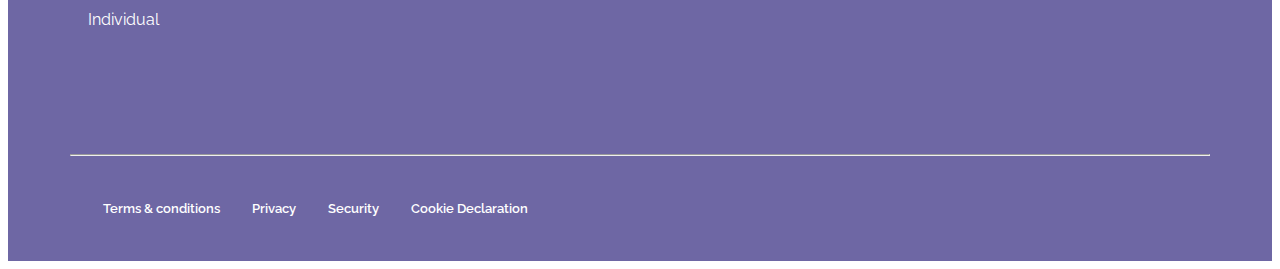
==== commit 41021c4d: "Merge branch 'main' of https://github.com/SouthThunder/proyectoWeb" ====
--- a/src/main/resources/static/index.html
+++ b/src/main/resources/static/index.html
@@ -134,6 +134,7 @@
           <li>Expresión oral</li>
           <li>Organización</li>
           <li>Competitividad</li>
+          <li>Pensamiento crítico</li>
         </ul>
         <div class="abilities">
           <h3>Habilidades</h3>
@@ -150,7 +151,6 @@
             <li>TailwindCss</li>
             <li>Git</li>
             <li>Spark</li>
-            <li>Apache</li>
             <li>GraphQL</li>
             <li>MySQL</li>
             <li>Mongo</li>
@@ -165,24 +165,39 @@
         <h2>Carlos Gabriel López Medina</h2>
         <h3>Rol: Líder Técnico</h3>
         <p>
-          Lorem ipsum dolor sit amet consectetur, adipisicing elit. Dolores
-          deleniti labore vel officiis, dicta dolore eaque illo unde officia
-          consectetur quibusdam quo neque assumenda laboriosam, incidunt
-          aspernatur? Natus, pariatur magnam!
+         En estos años de experiencia en desarrollo de proyectos de software, he adquirido habilidades en el manejo de diferentes
+          lenguajes de programación,técnicas, bases de datos y herramientas de diseño. De entre mis principales fortalezas, se
+          destacan:
         </p>
+        <ul>
+            <li>Liderazgo</li>
+            <li>Responsabilidad</li>
+            <li>Adaptabilidad</li>
+            <li>Innovación</li>
+            <li>Creativitad</li>
+            <li>Organización</li>
+            <li>Competitividad</li>
+            <li>Pensamiento crítico</li>
+            <li>Flexibilidad</li>
+          </ul>
         <div class="abilities">
           <h3>Habilidades</h3>
           <ul>
             <li>Java</li>
             <li>Spring Boot</li>
             <li>HTML</li>
-            <li>CSS</li>
+            <li>C#</li>
+            <li>C++</li>
+            <li>SQL</li>
+            <li>Mongo</li>
             <li>JavaScript</li>
             <li>React</li>
             <li>Node</li>
             <li>Express</li>
             <li>Python</li>
-            <li>TailwindCss</li>
+            <li>CSS</li>
+            <li>GIT</li>
+            <li>Figma</li>
           </ul>
         </div>
       </div>
--- a/src/main/resources/static/styles/home.css
+++ b/src/main/resources/static/styles/home.css
@@ -110,6 +110,7 @@
 }
 section>.holder>.scroller .container > .acontainer:hover {
     color: var(--primary-color);
+    
 }
 
 
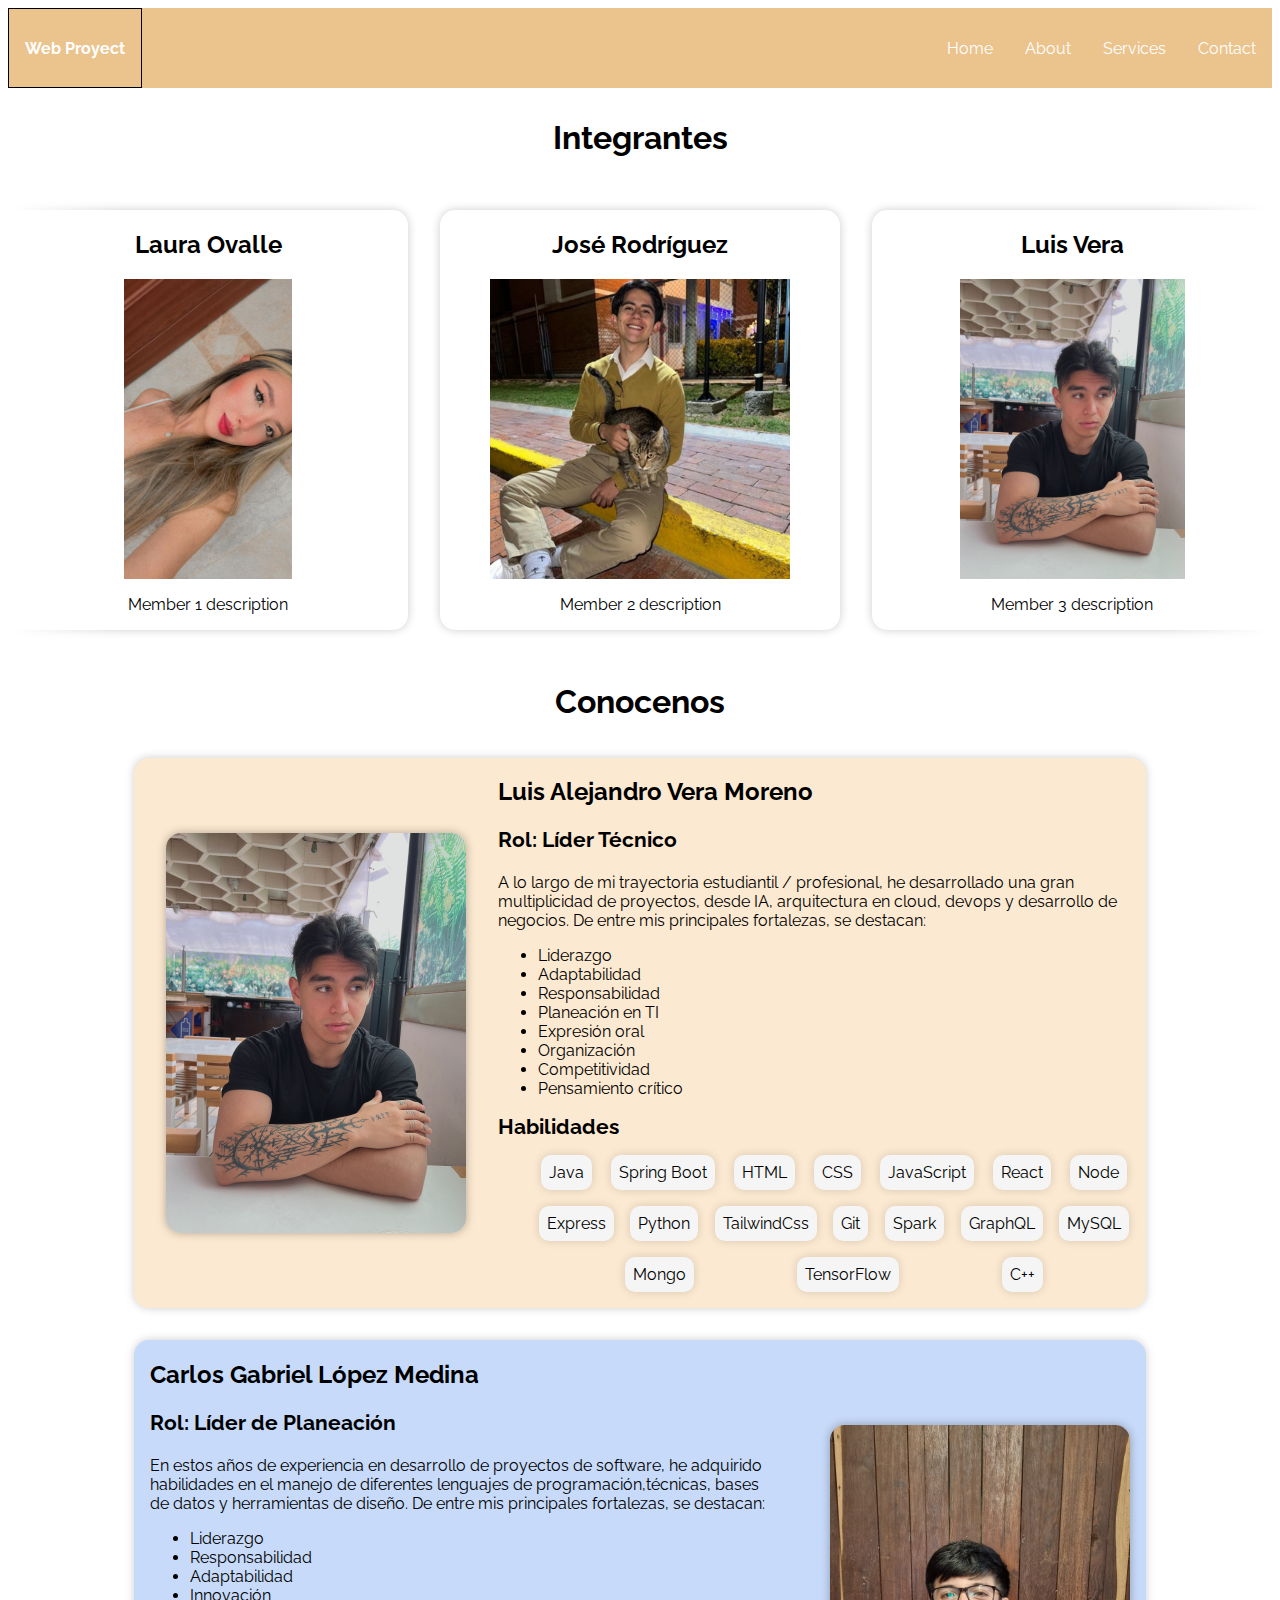
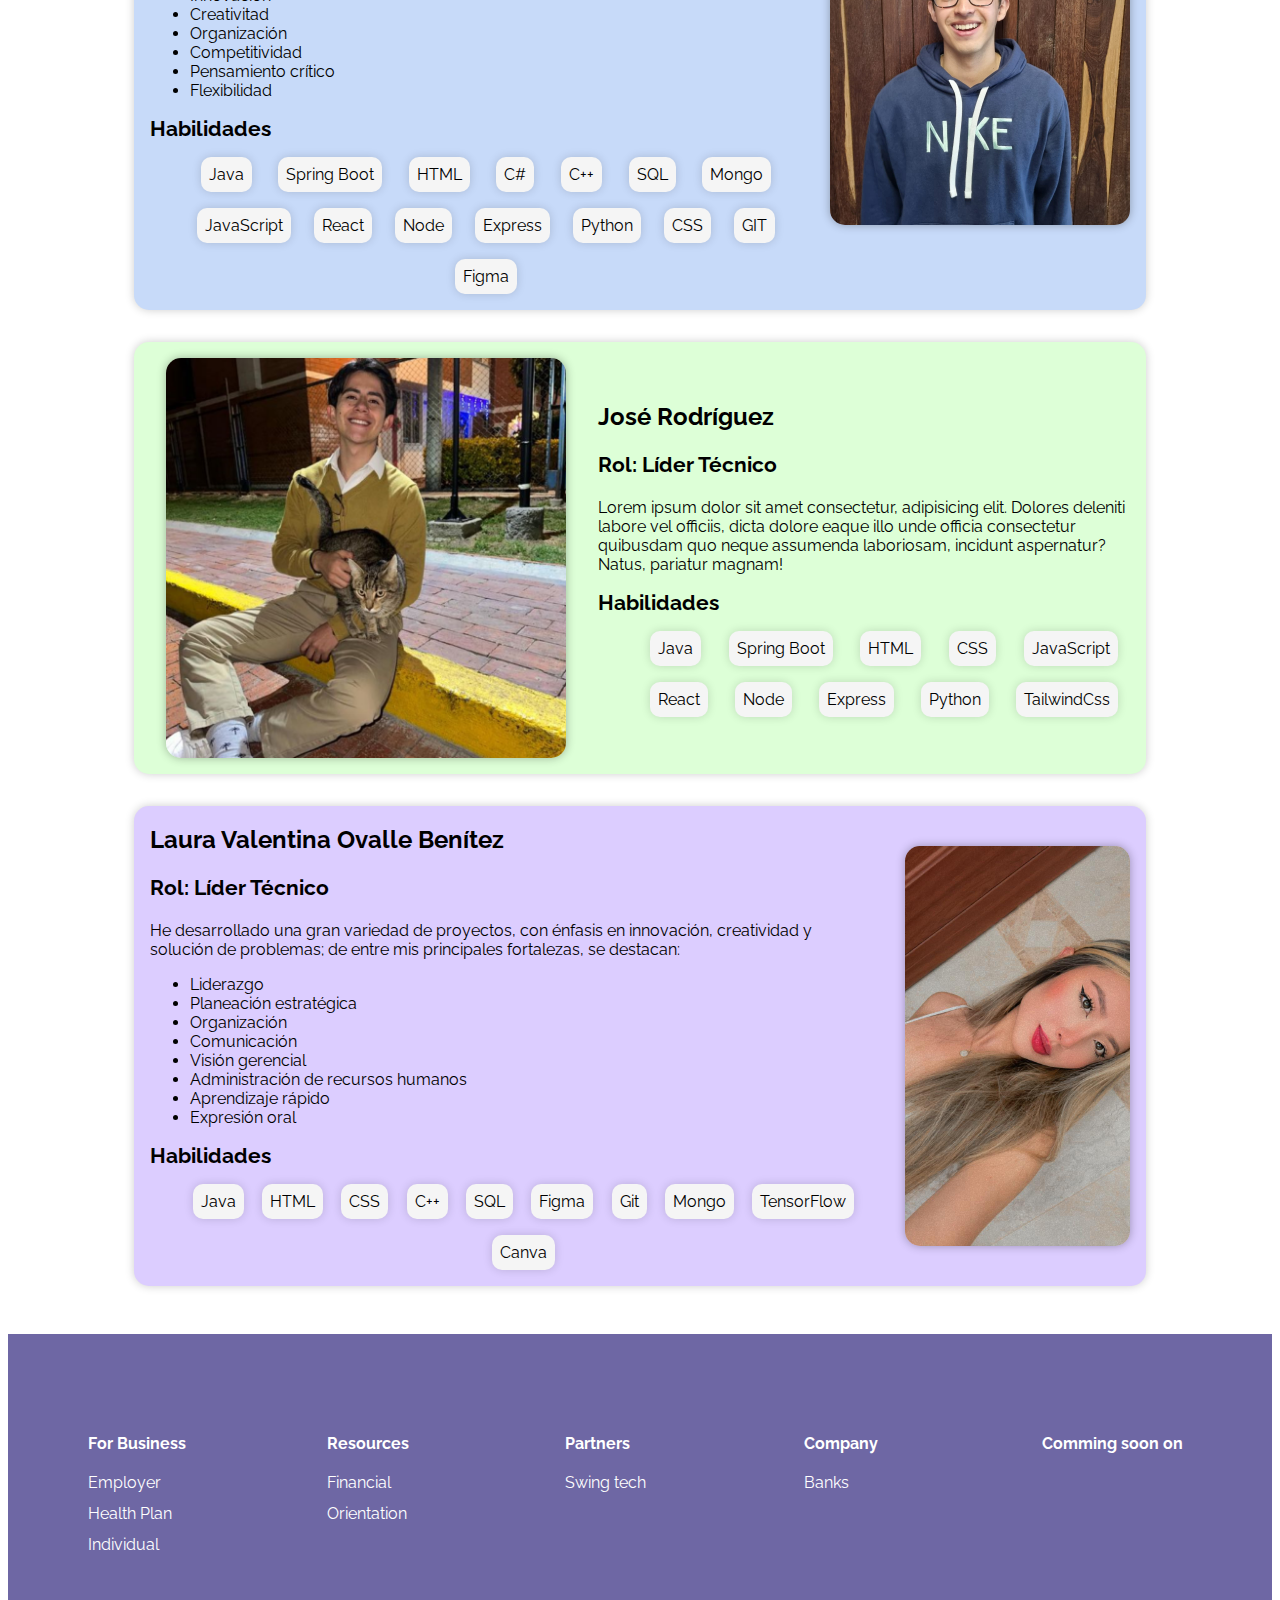
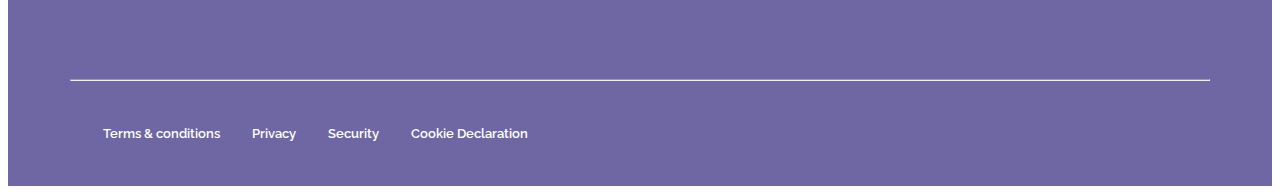
==== commit d8fd7e8e: "update: home styling" ====
--- a/src/main/resources/static/index.html
+++ b/src/main/resources/static/index.html
@@ -10,8 +10,9 @@
   <link rel="stylesheet" href="./styles/footer.css" />
   <link rel="stylesheet" href="./styles/root.css" />
   <link rel="preconnect" href="https://fonts.googleapis.com">
-<link rel="preconnect" href="https://fonts.gstatic.com" crossorigin>
-<link href="https://fonts.googleapis.com/css2?family=Raleway:ital,wght@0,100..900;1,100..900&display=swap" rel="stylesheet">
+  <link rel="preconnect" href="https://fonts.gstatic.com" crossorigin>
+  <link href="https://fonts.googleapis.com/css2?family=Raleway:ital,wght@0,100..900;1,100..900&display=swap"
+    rel="stylesheet">
   <script src="/js/home.js"></script>
 </head>
 
@@ -33,82 +34,83 @@
     <div class="holder">
       <div class="scroller">
         <div class="container">
-            <a href="#member-4" class="acontainer">
-          <div class="member" >
-            <h2>Laura Ovalle</h2>
-            <picture>
-              <img src="./images/lau.jpg" alt="Member 1" />
-            </picture>
-            <p>Member 1 description</p>
-          </div>
-        </a>
-        <a href="#member-3" class="acontainer">
-          <div class="member" >
-            <h2>José Rodríguez</h2>
-            <picture>
-              <img src="./images/jose.png" alt="Member 1" />
-            </picture>
-            <p>Member 2 description</p>
-          </div>
-        </a>
-        <a href="#member-1"class="acontainer">
-          <div class="member" >
-            <h2>Luis Vera</h2>
-            <picture>
-              <img src="./images/lucho.jpg" alt="Member 1" />
-            </picture>
-            <p>Member 3 description</p>
-          </div>
-        </a>
-        <a href="#member-2" class="acontainer">
-          <div class="member" >
-            <h2>Carlos López</h2>
-            <picture>
-              <img src="./images/carlos.jpg" alt="Member 1"  />
-            </picture>
-            <p>Member 4 description</p>
-          </div>
-        </a>
+          <a href="#member-4" class="acontainer">
+            <div class="member">
+              <h2>Laura Ovalle</h2>
+              <picture>
+                <img src="./images/lau.jpg" alt="Member 1" />
+              </picture>
+              <p>Member 1 description</p>
+            </div>
+          </a>
+          <a href="#member-3" class="acontainer">
+            <div class="member">
+              <h2>José Rodríguez</h2>
+              <picture>
+                <img src="./images/jose.png" alt="Member 1" />
+              </picture>
+              <p>Member 2 description</p>
+            </div>
+          </a>
+          <a href="#member-1" class="acontainer">
+            <div class="member">
+              <h2>Luis Vera</h2>
+              <picture>
+                <img src="./images/lucho.jpg" alt="Member 1" />
+              </picture>
+              <p>Member 3 description</p>
+            </div>
+          </a>
+          <a href="#member-2" class="acontainer">
+            <div class="member">
+              <h2>Carlos López</h2>
+              <picture>
+                <img src="./images/carlos.jpg" alt="Member 1" />
+              </picture>
+              <p>Member 4 description</p>
+            </div>
+          </a>
         </div>
         <div class="container">
-            <a href="#member-4" class="acontainer">
-          <div class="member" >
-            <h2>Laura Ovalle</h2>
-            <picture>
-              <img src="./images/lau.jpg" alt="Member 1"  />
-            </picture>
-            <p>Member 1 description</p>
-          </div>
-        </a>
-        <a href="#member-3" class="acontainer">
-          <div class="member" >
-            <h2>José Rodríguez</h2>
-            <picture>
-              <img src="./images/jose.png" alt="Member 1" />
-            </picture>
-            <p>Member 2 description</p>
-          </div>
-        </a>
-        <a href="#member-1" class="acontainer">
-          <div class="member" >
-            <h2>Luis Vera</h2>
-            <picture>
-              <img src="./images/lucho.jpg" alt="Member 1" />
-            </picture>
-            <p>Member 3 description</p>
-          </div>
-        </a>
-        <a href="#member-2" class="acontainer">
-          <div class="member" >
-            <h2>Carlos López</h2>
-            <picture>
-              <img src="./images/carlos.jpg" alt="Member 1"  />
-            </picture>
-            <p>Member 4 description</p>
-          </div>
-        </a>
-        </div>
-        
+          <a href="#member-4" class="acontainer">
+            <div class="member">
+              <h2>Laura Ovalle</h2>
+              <picture>
+                <img src="./images/lau.jpg" alt="Member 1" />
+              </picture>
+              <p>Member 1 description</p>
+            </div>
+          </a>
+          <a href="#member-3" class="acontainer">
+            <div class="member">
+              <h2>José Rodríguez</h2>
+              <picture>
+                <img src="./images/jose.png" alt="Member 1" />
+              </picture>
+              <p>Member 2 description</p>
+            </div>
+          </a>
+          <a href="#member-1" class="acontainer">
+            <div class="member">
+              <h2>Luis Vera</h2>
+              <picture>
+                <img src="./images/lucho.jpg" alt="Member 1" />
+              </picture>
+              <p>Member 3 description</p>
+            </div>
+          </a>
+          <a href="#member-2" class="acontainer">
+            <div class="member">
+              <h2>Carlos López</h2>
+              <picture>
+                <img src="./images/carlos.jpg" alt="Member 1" />
+              </picture>
+              <p>Member 4 description</p>
+            </div>
+          </a>
+          
+        </div>
+
       </div>
     </div>
   </section>
@@ -163,23 +165,25 @@
     <div class="member" id="member-2">
       <div class="content">
         <h2>Carlos Gabriel López Medina</h2>
-        <h3>Rol: Líder Técnico</h3>
+        <h3>Rol: Líder de Planeación</h3>
         <p>
-         En estos años de experiencia en desarrollo de proyectos de software, he adquirido habilidades en el manejo de diferentes
-          lenguajes de programación,técnicas, bases de datos y herramientas de diseño. De entre mis principales fortalezas, se
+          En estos años de experiencia en desarrollo de proyectos de software, he adquirido habilidades en el manejo de
+          diferentes
+          lenguajes de programación,técnicas, bases de datos y herramientas de diseño. De entre mis principales
+          fortalezas, se
           destacan:
         </p>
         <ul>
-            <li>Liderazgo</li>
-            <li>Responsabilidad</li>
-            <li>Adaptabilidad</li>
-            <li>Innovación</li>
-            <li>Creativitad</li>
-            <li>Organización</li>
-            <li>Competitividad</li>
-            <li>Pensamiento crítico</li>
-            <li>Flexibilidad</li>
-          </ul>
+          <li>Liderazgo</li>
+          <li>Responsabilidad</li>
+          <li>Adaptabilidad</li>
+          <li>Innovación</li>
+          <li>Creativitad</li>
+          <li>Organización</li>
+          <li>Competitividad</li>
+          <li>Pensamiento crítico</li>
+          <li>Flexibilidad</li>
+        </ul>
         <div class="abilities">
           <h3>Habilidades</h3>
           <ul>
@@ -358,7 +362,7 @@
     </div>
   </footer>
 
-  
+
 </body>
 
 </html>--- a/src/main/resources/static/styles/nav.css
+++ b/src/main/resources/static/styles/nav.css
@@ -1,5 +1,5 @@
 nav {
-    background-color: var(--secondary-color);
+    background-color: #dc943590;
     margin-bottom: 10px;
     display: flex;
     justify-content: space-between;
--- a/src/main/resources/static/styles/home.css
+++ b/src/main/resources/static/styles/home.css
@@ -1,8 +1,3 @@
-html {
-    scroll-behavior: smooth;
-    transition-duration: 1s; /* Duración de la animación */
-  }
-  
 
 section {
     display: flex;
@@ -14,7 +9,6 @@
     padding: 0;
     width: 100%;
     height: 100%;
-    background-color: #f5f5f5;
     position: relative;
     overflow: hidden;
 }
@@ -26,8 +20,8 @@
     width: 100%;
     height: 100%;
     position: relative;
-    gap: 6rem;
     overflow: hidden;
+    padding: 2rem 0;
 }
 
 section>.holder::before {
@@ -56,24 +50,23 @@
 }
 
 section>.holder>.scroller {
+    animation: infinite-scroll 15s linear infinite;
     display: flex;
     width: 100%;
-    animation: infinite-scroll 10s linear infinite;
-    gap: 11rem;
+    gap: 2rem;
 }
 
 section>.holder>.scroller .container {
-    position: relative;
     display: flex;
     justify-content: center;
     align-items: center;
     height: 100%;
-    width: 100%;
     text-align: center;
     gap: 2rem;
+
 }
 
-section>.holder>.scroller >.container > .acontainer >.member {
+section>.holder>.scroller>.container>.acontainer>.member {
     display: flex;
     justify-content: center;
     align-items: center;
@@ -81,39 +74,38 @@
     width: 100%;
     height: 100%;
     min-width: 400px;
-    background-color: #f5f5f5;
-    border: 1px solid black;
+    border-radius: 15px;
+    box-shadow: 0 0 10px 0 rgba(0, 0, 0, 0.2);
+
 }
 
-section>.holder>.scroller .container>.acontainer> .member>picture {
+section>.holder>.scroller .container>.acontainer>.member>picture {
     height: 100%;
     display: flex;
 }
 
-section>.holder>.scroller .container >.acontainer> .member>picture img {
+section>.holder>.scroller .container>.acontainer>.member>picture img {
     width: 100%;
     height: 100%;
     object-fit: cover;
     max-height: 300px;
 }
-section>.holder>.scroller .container >.acontainer> .member>picture img {
+
+section>.holder>.scroller .container>.acontainer>.member>picture img {
     width: 100%;
     height: 100%;
     object-fit: cover;
     max-height: 300px;
 }
-section>.holder>.scroller .container >.acontainer {
+
+section>.holder>.scroller .container>.acontainer {
     text-decoration: none;
-    color:black;
-    padding: 1rem;
-    
-}
-section>.holder>.scroller .container > .acontainer:hover {
-    color: var(--primary-color);
-    
+    color: black;
 }
 
-
+section>.holder>.scroller .container>.acontainer:hover {
+    color: var(--primary-color);
+}
 
 @keyframes infinite-scroll {
     0% {
@@ -121,28 +113,51 @@
     }
 
     100% {
-        transform: translateX(-100%);
+        transform: translateX(calc(-115%));
     }
 }
-
 
 section>.member {
     display: flex;
     margin: 1rem;
+    justify-content: center;
+    align-items: center;
     width: 80%;
-    border: 1px solid black;
+    border-radius: 15px;
+    box-shadow: 0 0 10px 0 rgba(0, 0, 0, 0.2);
+}
+
+section>.member:nth-child(2){
+    background-color: #fce9d1;
+}
+
+section>.member:nth-child(3){
+    background-color: #c7daf9;
+}
+
+section>.member:nth-child(4){
+    background-color: #ddffd7;
+}
+
+section>.member:nth-child(5){
+    background-color: #dccdff;
 }
 
 section>.member>picture {
     display: flex;
+    height: inherit;
+    margin-left: 1rem;
     padding: 1rem;
-    height: 100%;
 }
 
+
 section>.member>picture>img {
-    max-height: 300px;
+    height: 400px;
     object-fit: cover;
+    box-shadow: 0 0 10px 0 rgba(0, 0, 0, 0.3);
+    border-radius: 15px;
 }
+
 
 section>.member>.content {
     width: 100%;
@@ -156,18 +171,27 @@
 section>.member>.content>h3 {
     text-align: left;
     display: flex;
+    font-size: 1.3rem;
 }
 
 section>.member>.content>.abilities>ul {
     display: flex;
     justify-content: space-evenly;
     flex-wrap: wrap;
-    gap: 3rem;
+    gap: 1rem;
+}
+
+section > .member > .content > .abilities > h3 {
+    text-align: left;
+    display: flex;
+    font-size: 1.3rem;
+    margin: 1rem 0;
 }
 
 section>.member>.content>.abilities>ul>li {
     list-style: none;
     padding: 0.5rem;
-    background-color: #f5f5f5;
-    border: 1px solid black;
-}
+    border-radius: 10px;
+    background-color: whitesmoke;
+    box-shadow: 0 0 10px 0 rgba(0, 0, 0, 0.15);
+}--- a/src/main/resources/static/styles/root.css
+++ b/src/main/resources/static/styles/root.css
@@ -1,10 +1,9 @@
 * {
-    --primary-color: #6c64bc;
+    --primary-color: #f0c48c;
     --secondary-color: #6e67a4;
     --tertiary-color: #bfbbcc;
     --fourth-color: #a49ebe;
 }
-
 
 html {
     font-size: 100%;
@@ -12,7 +11,7 @@
     padding: 0;
     box-sizing: border-box;
     font-family: "Raleway", sans-serif;
-  font-optical-sizing: auto;
+    font-optical-sizing: auto;
     font-style: normal;
 }
 
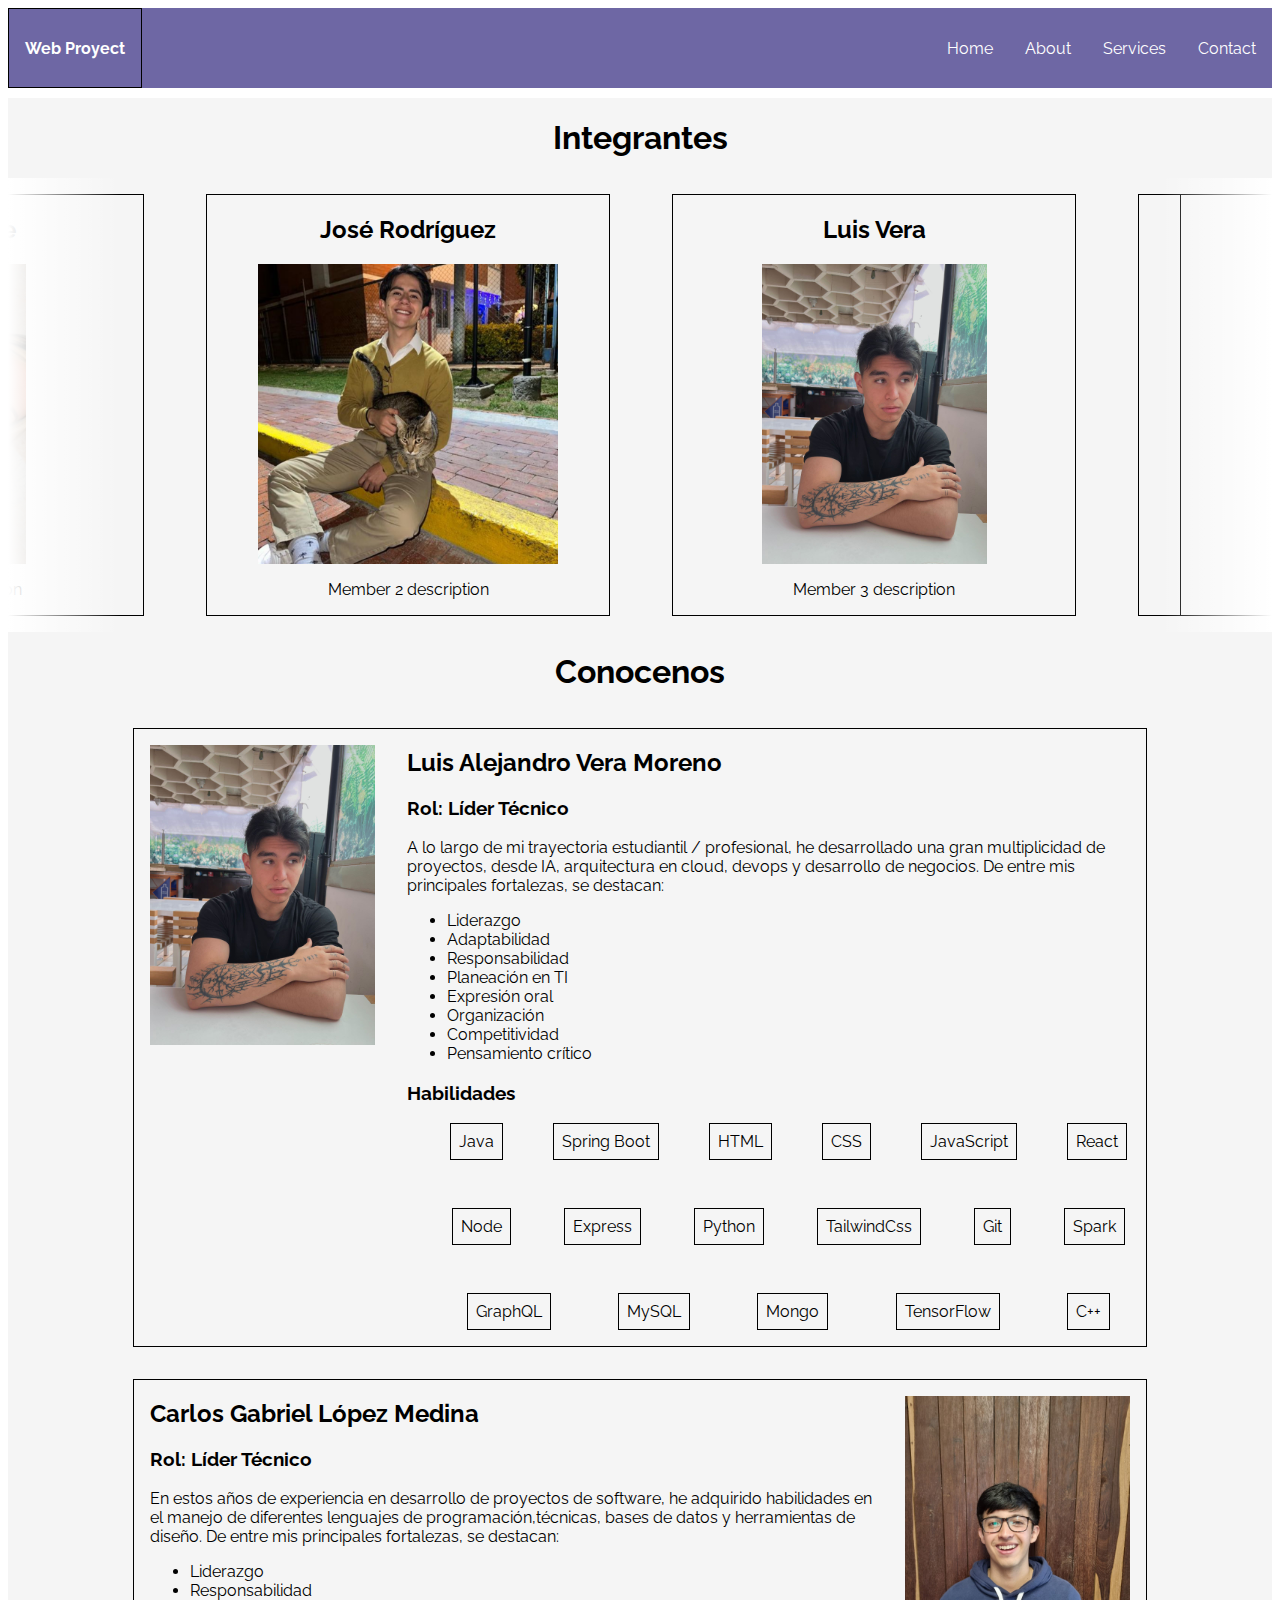
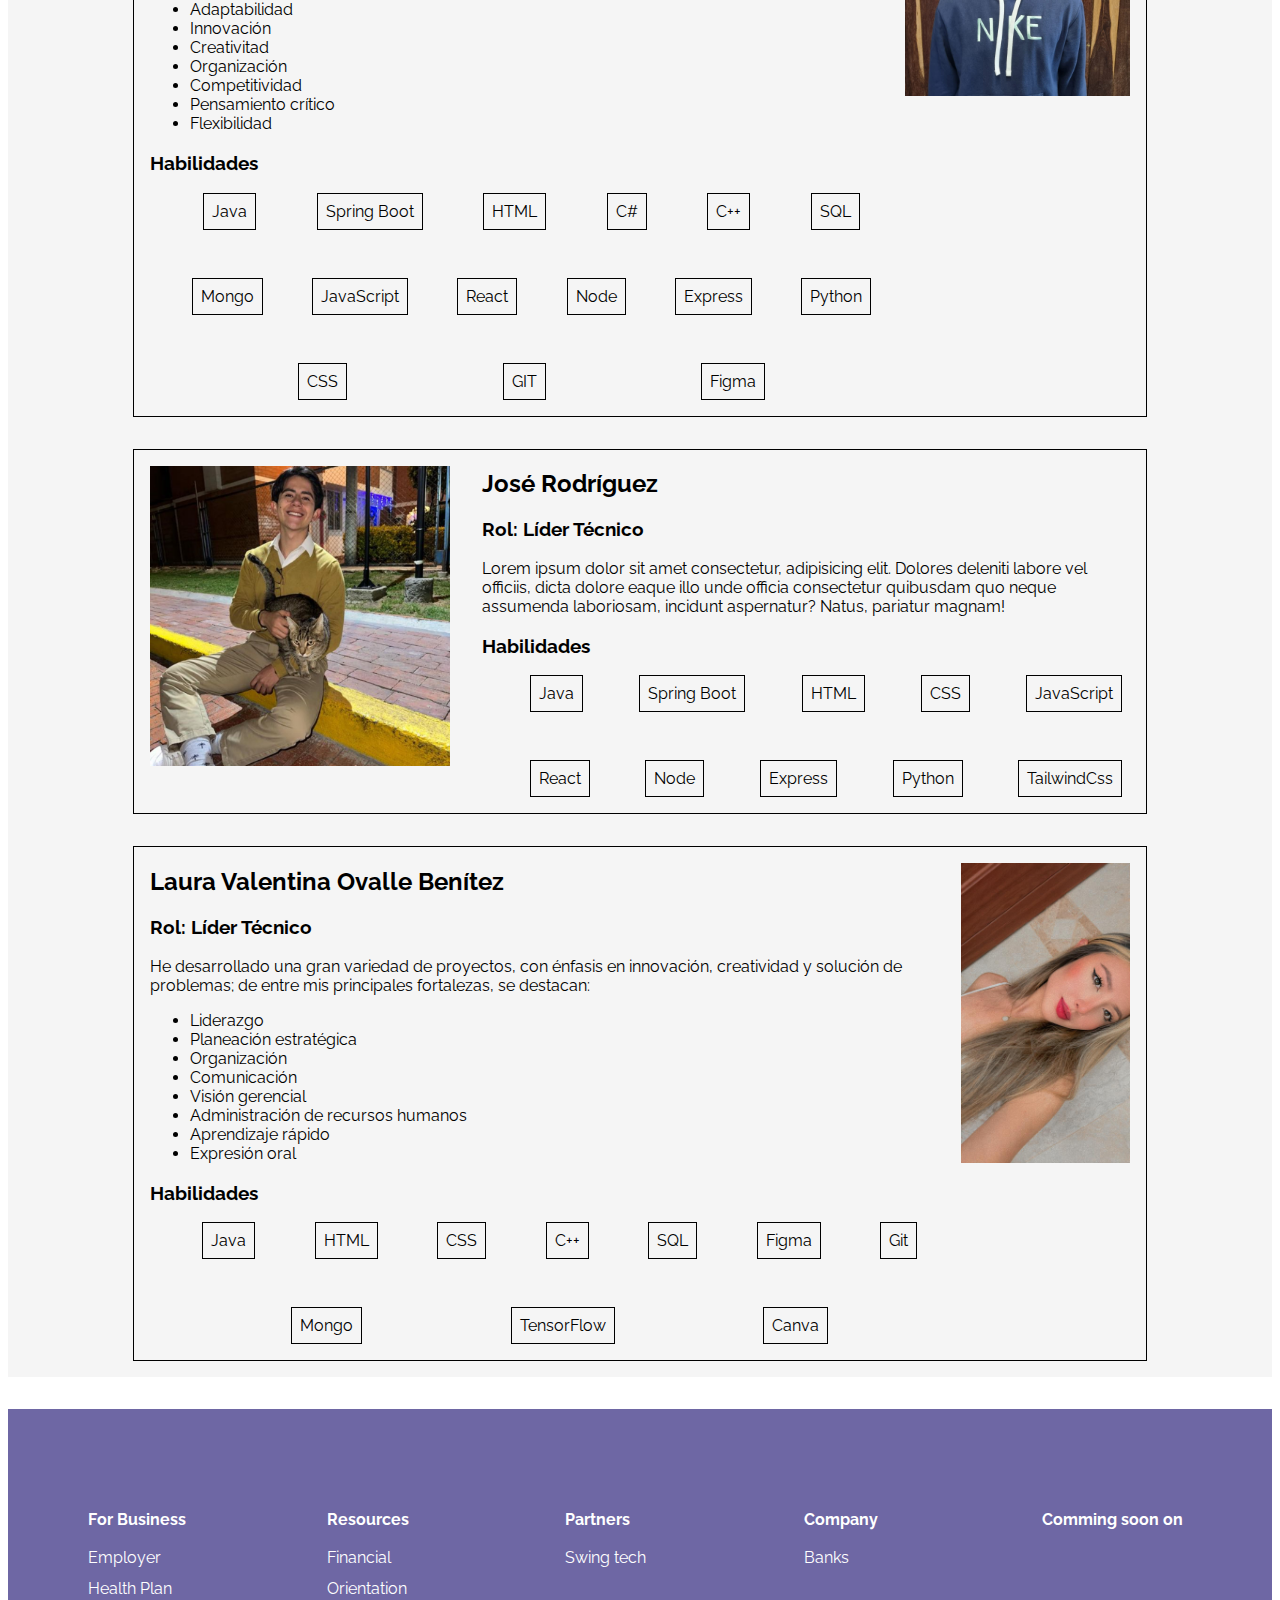
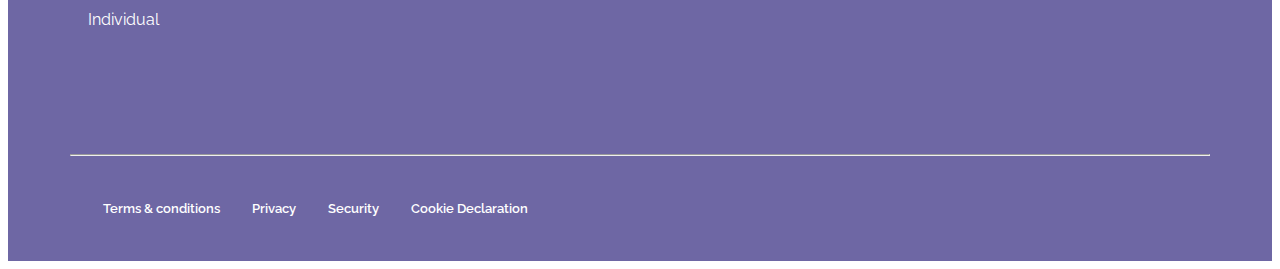
==== commit ba6bda1b: "Merge branch 'main' of https://github.com/SouthThunder/proyectoWeb" ====
--- a/src/main/resources/static/index.html
+++ b/src/main/resources/static/index.html
@@ -10,9 +10,8 @@
   <link rel="stylesheet" href="./styles/footer.css" />
   <link rel="stylesheet" href="./styles/root.css" />
   <link rel="preconnect" href="https://fonts.googleapis.com">
-  <link rel="preconnect" href="https://fonts.gstatic.com" crossorigin>
-  <link href="https://fonts.googleapis.com/css2?family=Raleway:ital,wght@0,100..900;1,100..900&display=swap"
-    rel="stylesheet">
+<link rel="preconnect" href="https://fonts.gstatic.com" crossorigin>
+<link href="https://fonts.googleapis.com/css2?family=Raleway:ital,wght@0,100..900;1,100..900&display=swap" rel="stylesheet">
   <script src="/js/home.js"></script>
 </head>
 
@@ -34,83 +33,82 @@
     <div class="holder">
       <div class="scroller">
         <div class="container">
-          <a href="#member-4" class="acontainer">
-            <div class="member">
-              <h2>Laura Ovalle</h2>
-              <picture>
-                <img src="./images/lau.jpg" alt="Member 1" />
-              </picture>
-              <p>Member 1 description</p>
-            </div>
-          </a>
-          <a href="#member-3" class="acontainer">
-            <div class="member">
-              <h2>José Rodríguez</h2>
-              <picture>
-                <img src="./images/jose.png" alt="Member 1" />
-              </picture>
-              <p>Member 2 description</p>
-            </div>
-          </a>
-          <a href="#member-1" class="acontainer">
-            <div class="member">
-              <h2>Luis Vera</h2>
-              <picture>
-                <img src="./images/lucho.jpg" alt="Member 1" />
-              </picture>
-              <p>Member 3 description</p>
-            </div>
-          </a>
-          <a href="#member-2" class="acontainer">
-            <div class="member">
-              <h2>Carlos López</h2>
-              <picture>
-                <img src="./images/carlos.jpg" alt="Member 1" />
-              </picture>
-              <p>Member 4 description</p>
-            </div>
-          </a>
+            <a href="#member-4" class="acontainer">
+          <div class="member" >
+            <h2>Laura Ovalle</h2>
+            <picture>
+              <img src="./images/lau.jpg" alt="Member 1" />
+            </picture>
+            <p>Member 1 description</p>
+          </div>
+        </a>
+        <a href="#member-3" class="acontainer">
+          <div class="member" >
+            <h2>José Rodríguez</h2>
+            <picture>
+              <img src="./images/jose.png" alt="Member 1" />
+            </picture>
+            <p>Member 2 description</p>
+          </div>
+        </a>
+        <a href="#member-1"class="acontainer">
+          <div class="member" >
+            <h2>Luis Vera</h2>
+            <picture>
+              <img src="./images/lucho.jpg" alt="Member 1" />
+            </picture>
+            <p>Member 3 description</p>
+          </div>
+        </a>
+        <a href="#member-2" class="acontainer">
+          <div class="member" >
+            <h2>Carlos López</h2>
+            <picture>
+              <img src="./images/carlos.jpg" alt="Member 1"  />
+            </picture>
+            <p>Member 4 description</p>
+          </div>
+        </a>
         </div>
         <div class="container">
-          <a href="#member-4" class="acontainer">
-            <div class="member">
-              <h2>Laura Ovalle</h2>
-              <picture>
-                <img src="./images/lau.jpg" alt="Member 1" />
-              </picture>
-              <p>Member 1 description</p>
-            </div>
-          </a>
-          <a href="#member-3" class="acontainer">
-            <div class="member">
-              <h2>José Rodríguez</h2>
-              <picture>
-                <img src="./images/jose.png" alt="Member 1" />
-              </picture>
-              <p>Member 2 description</p>
-            </div>
-          </a>
-          <a href="#member-1" class="acontainer">
-            <div class="member">
-              <h2>Luis Vera</h2>
-              <picture>
-                <img src="./images/lucho.jpg" alt="Member 1" />
-              </picture>
-              <p>Member 3 description</p>
-            </div>
-          </a>
-          <a href="#member-2" class="acontainer">
-            <div class="member">
-              <h2>Carlos López</h2>
-              <picture>
-                <img src="./images/carlos.jpg" alt="Member 1" />
-              </picture>
-              <p>Member 4 description</p>
-            </div>
-          </a>
-          
-        </div>
-
+            <a href="#member-4" class="acontainer">
+          <div class="member" >
+            <h2>Laura Ovalle</h2>
+            <picture>
+              <img src="./images/lau.jpg" alt="Member 1"  />
+            </picture>
+            <p>Member 1 description</p>
+          </div>
+        </a>
+        <a href="#member-3" class="acontainer">
+          <div class="member" >
+            <h2>José Rodríguez</h2>
+            <picture>
+              <img src="./images/jose.png" alt="Member 1" />
+            </picture>
+            <p>Member 2 description</p>
+          </div>
+        </a>
+        <a href="#member-1" class="acontainer">
+          <div class="member" >
+            <h2>Luis Vera</h2>
+            <picture>
+              <img src="./images/lucho.jpg" alt="Member 1" />
+            </picture>
+            <p>Member 3 description</p>
+          </div>
+        </a>
+        <a href="#member-2" class="acontainer">
+          <div class="member" >
+            <h2>Carlos López</h2>
+            <picture>
+              <img src="./images/carlos.jpg" alt="Member 1"  />
+            </picture>
+            <p>Member 4 description</p>
+          </div>
+        </a>
+        </div>
+        
       </div>
     </div>
   </section>
@@ -165,25 +163,23 @@
     <div class="member" id="member-2">
       <div class="content">
         <h2>Carlos Gabriel López Medina</h2>
-        <h3>Rol: Líder de Planeación</h3>
+        <h3>Rol: Líder Técnico</h3>
         <p>
-          En estos años de experiencia en desarrollo de proyectos de software, he adquirido habilidades en el manejo de
-          diferentes
-          lenguajes de programación,técnicas, bases de datos y herramientas de diseño. De entre mis principales
-          fortalezas, se
+         En estos años de experiencia en desarrollo de proyectos de software, he adquirido habilidades en el manejo de diferentes
+          lenguajes de programación,técnicas, bases de datos y herramientas de diseño. De entre mis principales fortalezas, se
           destacan:
         </p>
         <ul>
-          <li>Liderazgo</li>
-          <li>Responsabilidad</li>
-          <li>Adaptabilidad</li>
-          <li>Innovación</li>
-          <li>Creativitad</li>
-          <li>Organización</li>
-          <li>Competitividad</li>
-          <li>Pensamiento crítico</li>
-          <li>Flexibilidad</li>
-        </ul>
+            <li>Liderazgo</li>
+            <li>Responsabilidad</li>
+            <li>Adaptabilidad</li>
+            <li>Innovación</li>
+            <li>Creativitad</li>
+            <li>Organización</li>
+            <li>Competitividad</li>
+            <li>Pensamiento crítico</li>
+            <li>Flexibilidad</li>
+          </ul>
         <div class="abilities">
           <h3>Habilidades</h3>
           <ul>
@@ -362,7 +358,7 @@
     </div>
   </footer>
 
-
+  
 </body>
 
 </html>--- a/src/main/resources/static/styles/nav.css
+++ b/src/main/resources/static/styles/nav.css
@@ -1,5 +1,5 @@
 nav {
-    background-color: #dc943590;
+    background-color: var(--secondary-color);
     margin-bottom: 10px;
     display: flex;
     justify-content: space-between;
--- a/src/main/resources/static/styles/home.css
+++ b/src/main/resources/static/styles/home.css
@@ -1,3 +1,8 @@
+html {
+    scroll-behavior: smooth;
+    transition-duration: 1s; /* Duración de la animación */
+  }
+  
 
 section {
     display: flex;
@@ -9,6 +14,7 @@
     padding: 0;
     width: 100%;
     height: 100%;
+    background-color: #f5f5f5;
     position: relative;
     overflow: hidden;
 }
@@ -20,8 +26,8 @@
     width: 100%;
     height: 100%;
     position: relative;
+    gap: 6rem;
     overflow: hidden;
-    padding: 2rem 0;
 }
 
 section>.holder::before {
@@ -50,23 +56,24 @@
 }
 
 section>.holder>.scroller {
-    animation: infinite-scroll 15s linear infinite;
     display: flex;
     width: 100%;
-    gap: 2rem;
+    animation: infinite-scroll 10s linear infinite;
+    gap: 11rem;
 }
 
 section>.holder>.scroller .container {
+    position: relative;
     display: flex;
     justify-content: center;
     align-items: center;
     height: 100%;
+    width: 100%;
     text-align: center;
     gap: 2rem;
-
 }
 
-section>.holder>.scroller>.container>.acontainer>.member {
+section>.holder>.scroller >.container > .acontainer >.member {
     display: flex;
     justify-content: center;
     align-items: center;
@@ -74,38 +81,39 @@
     width: 100%;
     height: 100%;
     min-width: 400px;
-    border-radius: 15px;
-    box-shadow: 0 0 10px 0 rgba(0, 0, 0, 0.2);
-
+    background-color: #f5f5f5;
+    border: 1px solid black;
 }
 
-section>.holder>.scroller .container>.acontainer>.member>picture {
+section>.holder>.scroller .container>.acontainer> .member>picture {
     height: 100%;
     display: flex;
 }
 
-section>.holder>.scroller .container>.acontainer>.member>picture img {
+section>.holder>.scroller .container >.acontainer> .member>picture img {
     width: 100%;
     height: 100%;
     object-fit: cover;
     max-height: 300px;
 }
-
-section>.holder>.scroller .container>.acontainer>.member>picture img {
+section>.holder>.scroller .container >.acontainer> .member>picture img {
     width: 100%;
     height: 100%;
     object-fit: cover;
     max-height: 300px;
 }
-
-section>.holder>.scroller .container>.acontainer {
+section>.holder>.scroller .container >.acontainer {
     text-decoration: none;
-    color: black;
+    color:black;
+    padding: 1rem;
+    
+}
+section>.holder>.scroller .container > .acontainer:hover {
+    color: var(--primary-color);
+    
 }
 
-section>.holder>.scroller .container>.acontainer:hover {
-    color: var(--primary-color);
-}
+
 
 @keyframes infinite-scroll {
     0% {
@@ -113,51 +121,28 @@
     }
 
     100% {
-        transform: translateX(calc(-115%));
+        transform: translateX(-100%);
     }
 }
+
 
 section>.member {
     display: flex;
     margin: 1rem;
-    justify-content: center;
-    align-items: center;
     width: 80%;
-    border-radius: 15px;
-    box-shadow: 0 0 10px 0 rgba(0, 0, 0, 0.2);
-}
-
-section>.member:nth-child(2){
-    background-color: #fce9d1;
-}
-
-section>.member:nth-child(3){
-    background-color: #c7daf9;
-}
-
-section>.member:nth-child(4){
-    background-color: #ddffd7;
-}
-
-section>.member:nth-child(5){
-    background-color: #dccdff;
+    border: 1px solid black;
 }
 
 section>.member>picture {
     display: flex;
-    height: inherit;
-    margin-left: 1rem;
     padding: 1rem;
+    height: 100%;
 }
 
-
 section>.member>picture>img {
-    height: 400px;
+    max-height: 300px;
     object-fit: cover;
-    box-shadow: 0 0 10px 0 rgba(0, 0, 0, 0.3);
-    border-radius: 15px;
 }
-
 
 section>.member>.content {
     width: 100%;
@@ -171,27 +156,18 @@
 section>.member>.content>h3 {
     text-align: left;
     display: flex;
-    font-size: 1.3rem;
 }
 
 section>.member>.content>.abilities>ul {
     display: flex;
     justify-content: space-evenly;
     flex-wrap: wrap;
-    gap: 1rem;
-}
-
-section > .member > .content > .abilities > h3 {
-    text-align: left;
-    display: flex;
-    font-size: 1.3rem;
-    margin: 1rem 0;
+    gap: 3rem;
 }
 
 section>.member>.content>.abilities>ul>li {
     list-style: none;
     padding: 0.5rem;
-    border-radius: 10px;
-    background-color: whitesmoke;
-    box-shadow: 0 0 10px 0 rgba(0, 0, 0, 0.15);
-}+    background-color: #f5f5f5;
+    border: 1px solid black;
+}
--- a/src/main/resources/static/styles/root.css
+++ b/src/main/resources/static/styles/root.css
@@ -1,9 +1,10 @@
 * {
-    --primary-color: #f0c48c;
+    --primary-color: #6c64bc;
     --secondary-color: #6e67a4;
     --tertiary-color: #bfbbcc;
     --fourth-color: #a49ebe;
 }
+
 
 html {
     font-size: 100%;
@@ -11,7 +12,7 @@
     padding: 0;
     box-sizing: border-box;
     font-family: "Raleway", sans-serif;
-    font-optical-sizing: auto;
+  font-optical-sizing: auto;
     font-style: normal;
 }
 
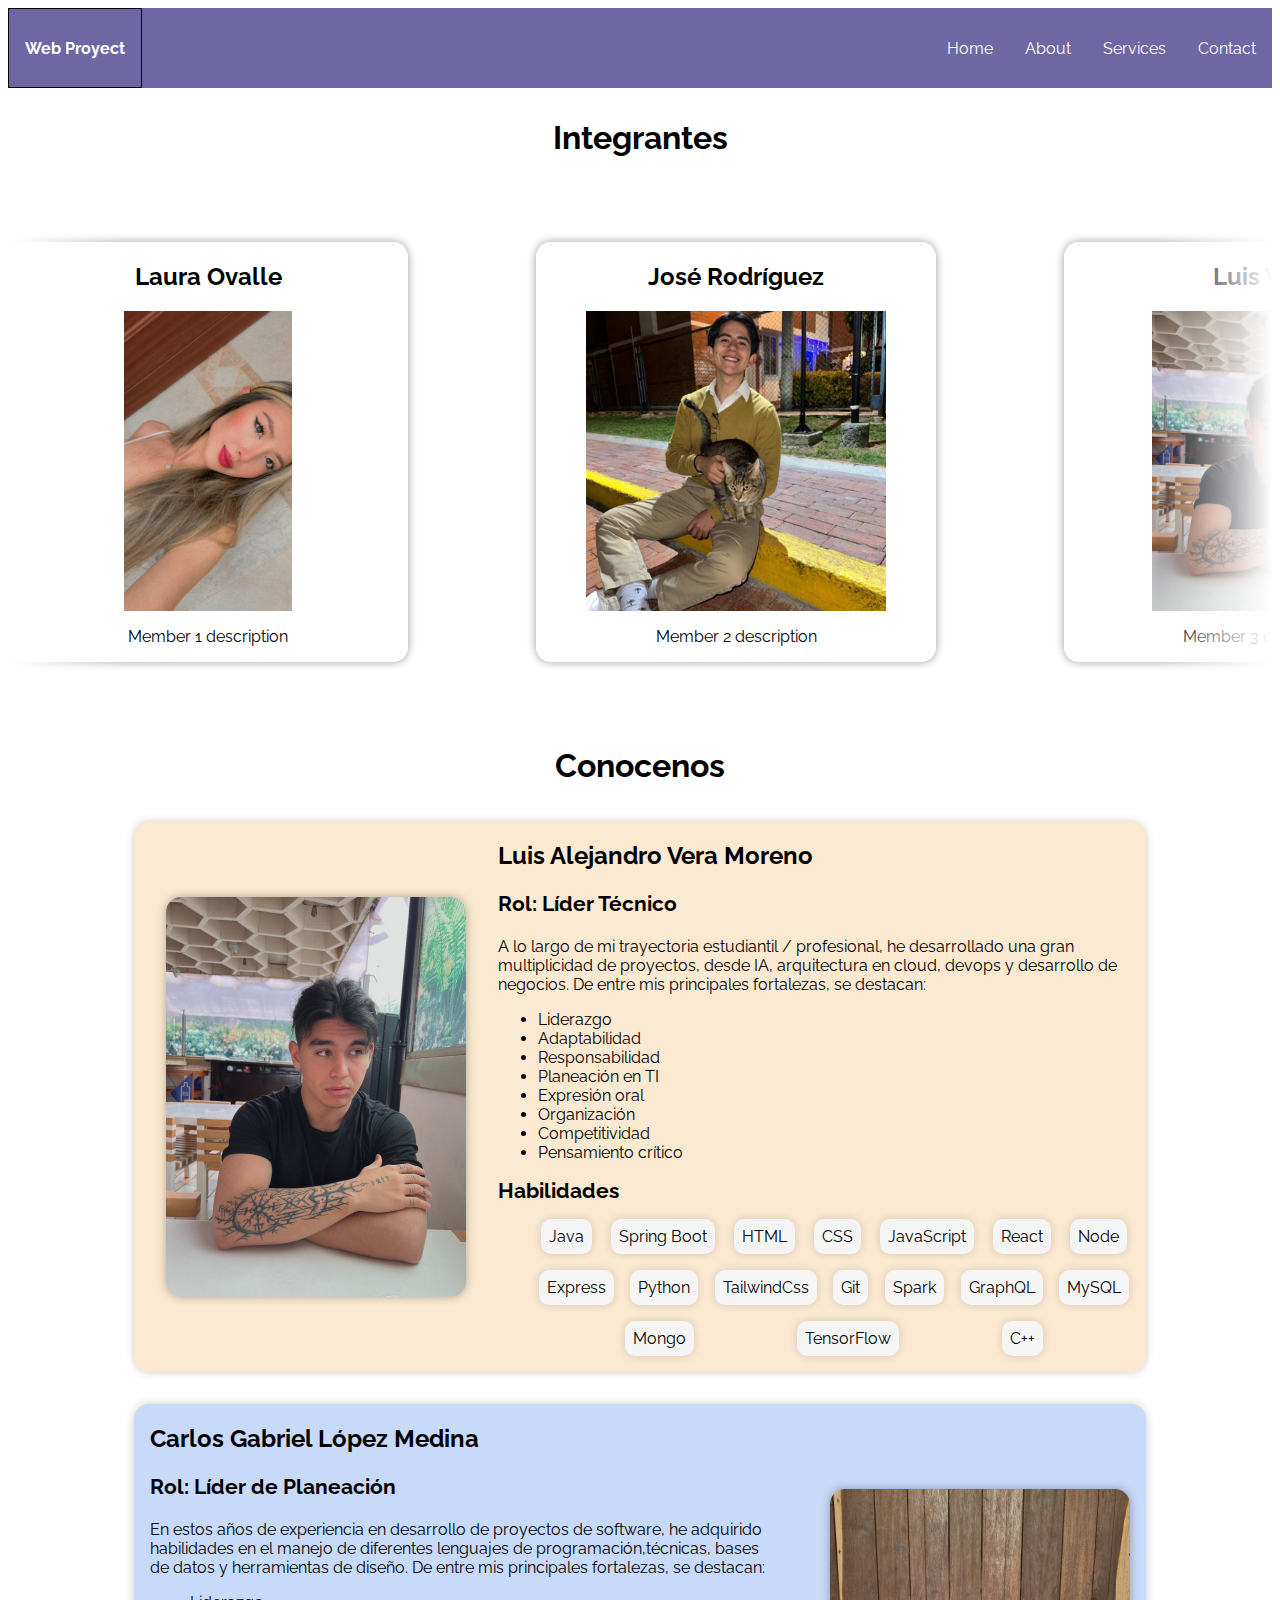
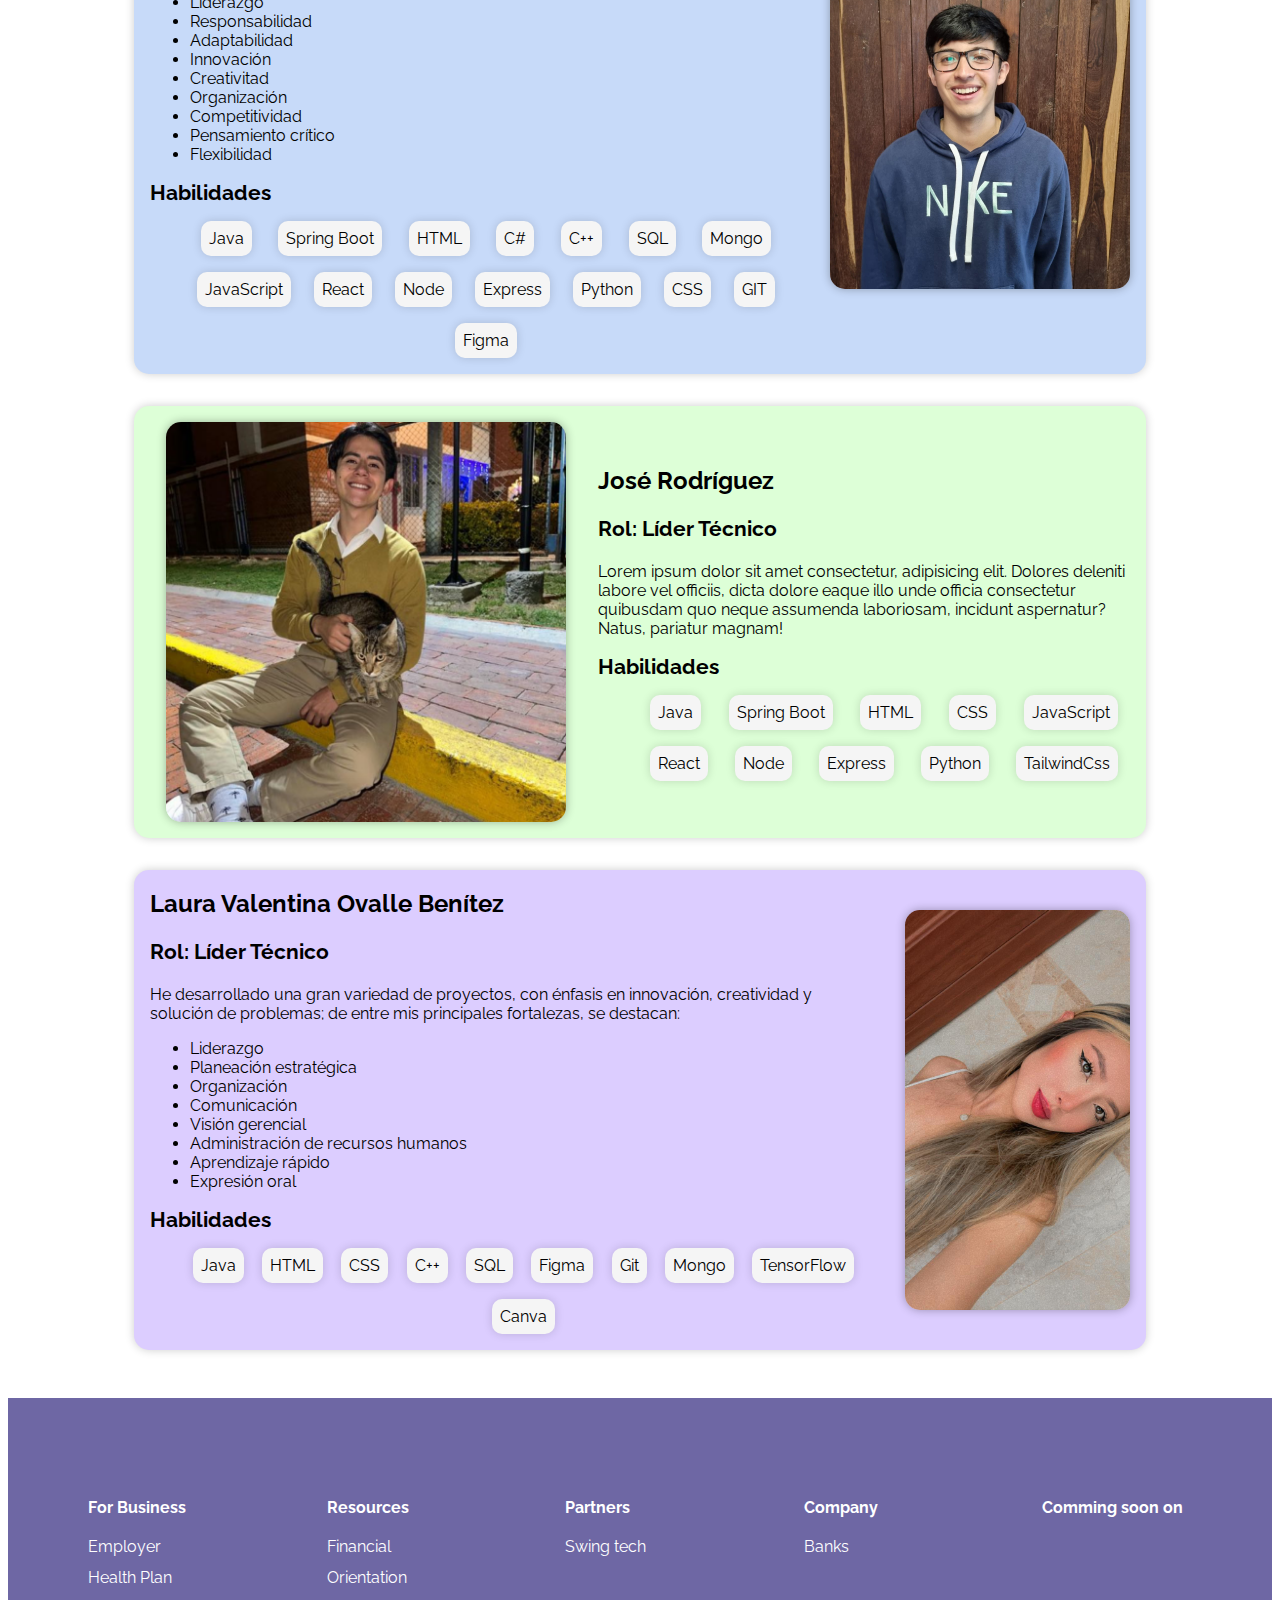
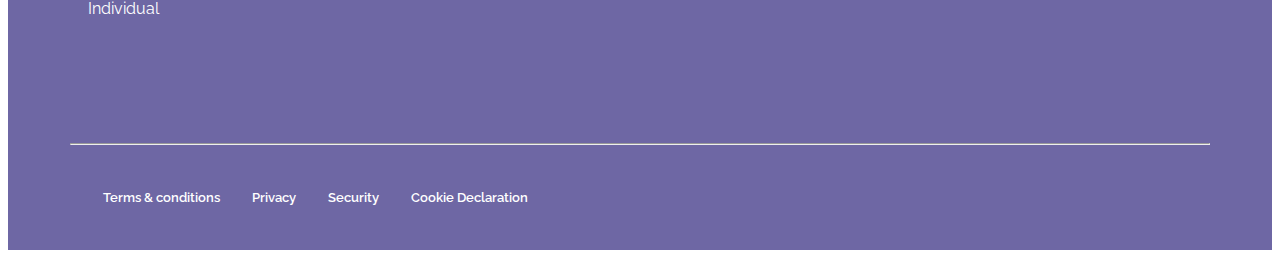
==== commit 579b2fb1: "fix: slideback card animation" ====
--- a/src/main/resources/static/index.html
+++ b/src/main/resources/static/index.html
@@ -10,8 +10,9 @@
   <link rel="stylesheet" href="./styles/footer.css" />
   <link rel="stylesheet" href="./styles/root.css" />
   <link rel="preconnect" href="https://fonts.googleapis.com">
-<link rel="preconnect" href="https://fonts.gstatic.com" crossorigin>
-<link href="https://fonts.googleapis.com/css2?family=Raleway:ital,wght@0,100..900;1,100..900&display=swap" rel="stylesheet">
+  <link rel="preconnect" href="https://fonts.gstatic.com" crossorigin>
+  <link href="https://fonts.googleapis.com/css2?family=Raleway:ital,wght@0,100..900;1,100..900&display=swap"
+    rel="stylesheet">
   <script src="/js/home.js"></script>
 </head>
 
@@ -33,82 +34,122 @@
     <div class="holder">
       <div class="scroller">
         <div class="container">
-            <a href="#member-4" class="acontainer">
-          <div class="member" >
-            <h2>Laura Ovalle</h2>
-            <picture>
-              <img src="./images/lau.jpg" alt="Member 1" />
-            </picture>
-            <p>Member 1 description</p>
-          </div>
-        </a>
-        <a href="#member-3" class="acontainer">
-          <div class="member" >
-            <h2>José Rodríguez</h2>
-            <picture>
-              <img src="./images/jose.png" alt="Member 1" />
-            </picture>
-            <p>Member 2 description</p>
-          </div>
-        </a>
-        <a href="#member-1"class="acontainer">
-          <div class="member" >
-            <h2>Luis Vera</h2>
-            <picture>
-              <img src="./images/lucho.jpg" alt="Member 1" />
-            </picture>
-            <p>Member 3 description</p>
-          </div>
-        </a>
-        <a href="#member-2" class="acontainer">
-          <div class="member" >
-            <h2>Carlos López</h2>
-            <picture>
-              <img src="./images/carlos.jpg" alt="Member 1"  />
-            </picture>
-            <p>Member 4 description</p>
-          </div>
-        </a>
+          <a href="#member-4" class="acontainer">
+            <div class="member">
+              <h2>Laura Ovalle</h2>
+              <picture>
+                <img src="./images/lau.jpg" alt="Member 1" />
+              </picture>
+              <p>Member 1 description</p>
+            </div>
+            <div class="member">
+              <p>Lorem ipsum dolor sit, amet consectetur adipisicing elit. Tenetur laboriosam nulla aut itaque facere
+                illo voluptatum eum assumenda quo, ducimus vero quasi voluptatibus dignissimos nostrum unde quis
+                expedita harum dolorem.</p>
+            </div>
+          </a>
+          <a href="#member-3" class="acontainer">
+            <div class="member">
+              <h2>José Rodríguez</h2>
+              <picture>
+                <img src="./images/jose.png" alt="Member 1" />
+              </picture>
+              <p>Member 2 description</p>
+            </div>
+            <div class="member">
+              <p>Lorem ipsum dolor sit, amet consectetur adipisicing elit. Tenetur laboriosam nulla aut itaque facere
+                illo voluptatum eum assumenda quo, ducimus vero quasi voluptatibus dignissimos nostrum unde quis
+                expedita harum dolorem.</p>
+            </div>
+          </a>
+          <a href="#member-1" class="acontainer">
+            <div class="member">
+              <h2>Luis Vera</h2>
+              <picture>
+                <img src="./images/lucho.jpg" alt="Member 1" />
+              </picture>
+              <p>Member 3 description</p>
+            </div>
+            <div class="member">
+              <p>Lorem ipsum dolor sit, amet consectetur adipisicing elit. Tenetur laboriosam nulla aut itaque facere
+                illo voluptatum eum assumenda quo, ducimus vero quasi voluptatibus dignissimos nostrum unde quis
+                expedita harum dolorem.</p>
+            </div>
+          </a>
+          <a href="#member-2" class="acontainer">
+            <div class="member">
+              <h2>Carlos López</h2>
+              <picture>
+                <img src="./images/carlos.jpg" alt="Member 1" />
+              </picture>
+              <p>Member 4 description</p>
+            </div>
+            <div class="member">
+              <p>Lorem ipsum dolor sit, amet consectetur adipisicing elit. Tenetur laboriosam nulla aut itaque facere
+                illo voluptatum eum assumenda quo, ducimus vero quasi voluptatibus dignissimos nostrum unde quis
+                expedita harum dolorem.</p>
+            </div>
+          </a>
         </div>
         <div class="container">
-            <a href="#member-4" class="acontainer">
-          <div class="member" >
-            <h2>Laura Ovalle</h2>
-            <picture>
-              <img src="./images/lau.jpg" alt="Member 1"  />
-            </picture>
-            <p>Member 1 description</p>
-          </div>
-        </a>
-        <a href="#member-3" class="acontainer">
-          <div class="member" >
-            <h2>José Rodríguez</h2>
-            <picture>
-              <img src="./images/jose.png" alt="Member 1" />
-            </picture>
-            <p>Member 2 description</p>
-          </div>
-        </a>
-        <a href="#member-1" class="acontainer">
-          <div class="member" >
-            <h2>Luis Vera</h2>
-            <picture>
-              <img src="./images/lucho.jpg" alt="Member 1" />
-            </picture>
-            <p>Member 3 description</p>
-          </div>
-        </a>
-        <a href="#member-2" class="acontainer">
-          <div class="member" >
-            <h2>Carlos López</h2>
-            <picture>
-              <img src="./images/carlos.jpg" alt="Member 1"  />
-            </picture>
-            <p>Member 4 description</p>
-          </div>
-        </a>
-        </div>
-        
+          <a href="#member-4" class="acontainer">
+            <div class="member">
+              <h2>Laura Ovalle</h2>
+              <picture>
+                <img src="./images/lau.jpg" alt="Member 1" />
+              </picture>
+              <p>Member 1 description</p>
+            </div>
+            <div class="member">
+              <p>Lorem ipsum dolor sit, amet consectetur adipisicing elit. Tenetur laboriosam nulla aut itaque facere
+                illo voluptatum eum assumenda quo, ducimus vero quasi voluptatibus dignissimos nostrum unde quis
+                expedita harum dolorem.</p>
+            </div>
+          </a>
+          <a href="#member-3" class="acontainer">
+            <div class="member">
+              <h2>José Rodríguez</h2>
+              <picture>
+                <img src="./images/jose.png" alt="Member 1" />
+              </picture>
+              <p>Member 2 description</p>
+            </div>
+            <div class="member">
+              <p>Lorem ipsum dolor sit, amet consectetur adipisicing elit. Tenetur laboriosam nulla aut itaque facere
+                illo voluptatum eum assumenda quo, ducimus vero quasi voluptatibus dignissimos nostrum unde quis
+                expedita harum dolorem.</p>
+            </div>
+          </a>
+          <a href="#member-1" class="acontainer">
+            <div class="member">
+              <h2>Luis Vera</h2>
+              <picture>
+                <img src="./images/lucho.jpg" alt="Member 1" />
+              </picture>
+              <p>Member 3 description</p>
+            </div>
+            <div class="member">
+              <p>Lorem ipsum dolor sit, amet consectetur adipisicing elit. Tenetur laboriosam nulla aut itaque facere
+                illo voluptatum eum assumenda quo, ducimus vero quasi voluptatibus dignissimos nostrum unde quis
+                expedita harum dolorem.</p>
+            </div>
+          </a>
+          <a href="#member-2" class="acontainer">
+            <div class="member">
+              <h2>Carlos López</h2>
+              <picture>
+                <img src="./images/carlos.jpg" alt="Member 1" />
+              </picture>
+              <p>Member 4 description</p>
+            </div>
+            <div class="member">
+              <p>Lorem ipsum dolor sit, amet consectetur adipisicing elit. Tenetur laboriosam nulla aut itaque facere
+                illo voluptatum eum assumenda quo, ducimus vero quasi voluptatibus dignissimos nostrum unde quis
+                expedita harum dolorem.</p>
+            </div>
+          </a>
+        </div>
+
       </div>
     </div>
   </section>
@@ -163,23 +204,25 @@
     <div class="member" id="member-2">
       <div class="content">
         <h2>Carlos Gabriel López Medina</h2>
-        <h3>Rol: Líder Técnico</h3>
+        <h3>Rol: Líder de Planeación</h3>
         <p>
-         En estos años de experiencia en desarrollo de proyectos de software, he adquirido habilidades en el manejo de diferentes
-          lenguajes de programación,técnicas, bases de datos y herramientas de diseño. De entre mis principales fortalezas, se
+          En estos años de experiencia en desarrollo de proyectos de software, he adquirido habilidades en el manejo de
+          diferentes
+          lenguajes de programación,técnicas, bases de datos y herramientas de diseño. De entre mis principales
+          fortalezas, se
           destacan:
         </p>
         <ul>
-            <li>Liderazgo</li>
-            <li>Responsabilidad</li>
-            <li>Adaptabilidad</li>
-            <li>Innovación</li>
-            <li>Creativitad</li>
-            <li>Organización</li>
-            <li>Competitividad</li>
-            <li>Pensamiento crítico</li>
-            <li>Flexibilidad</li>
-          </ul>
+          <li>Liderazgo</li>
+          <li>Responsabilidad</li>
+          <li>Adaptabilidad</li>
+          <li>Innovación</li>
+          <li>Creativitad</li>
+          <li>Organización</li>
+          <li>Competitividad</li>
+          <li>Pensamiento crítico</li>
+          <li>Flexibilidad</li>
+        </ul>
         <div class="abilities">
           <h3>Habilidades</h3>
           <ul>
@@ -358,7 +401,7 @@
     </div>
   </footer>
 
-  
+
 </body>
 
 </html>--- a/src/main/resources/static/styles/home.css
+++ b/src/main/resources/static/styles/home.css
@@ -1,9 +1,3 @@
-html {
-    scroll-behavior: smooth;
-    transition-duration: 1s; /* Duración de la animación */
-  }
-  
-
 section {
     display: flex;
     flex-wrap: wrap;
@@ -14,7 +8,6 @@
     padding: 0;
     width: 100%;
     height: 100%;
-    background-color: #f5f5f5;
     position: relative;
     overflow: hidden;
 }
@@ -26,8 +19,8 @@
     width: 100%;
     height: 100%;
     position: relative;
-    gap: 6rem;
     overflow: hidden;
+    padding: 4rem 0;
 }
 
 section>.holder::before {
@@ -56,24 +49,28 @@
 }
 
 section>.holder>.scroller {
-    display: flex;
-    width: 100%;
-    animation: infinite-scroll 10s linear infinite;
-    gap: 11rem;
+    animation: infinite-scroll 15s linear infinite;
+    display: flex;
+    width: 100%;
+    gap: 8rem;
 }
 
 section>.holder>.scroller .container {
+    display: flex;
+    justify-content: center;
+    align-items: center;
+    height: 100%;
+    text-align: center;
+    gap: 8rem;
+}
+
+section>.holder>.scroller>.container>.acontainer {
+    width: 100%;
+    display: flex;
     position: relative;
-    display: flex;
-    justify-content: center;
-    align-items: center;
-    height: 100%;
-    width: 100%;
-    text-align: center;
-    gap: 2rem;
-}
-
-section>.holder>.scroller >.container > .acontainer >.member {
+}
+
+section>.holder>.scroller>.container>.acontainer>.member {
     display: flex;
     justify-content: center;
     align-items: center;
@@ -81,68 +78,150 @@
     width: 100%;
     height: 100%;
     min-width: 400px;
-    background-color: #f5f5f5;
-    border: 1px solid black;
-}
-
-section>.holder>.scroller .container>.acontainer> .member>picture {
-    height: 100%;
-    display: flex;
-}
-
-section>.holder>.scroller .container >.acontainer> .member>picture img {
+    border-radius: 15px;
+    box-shadow: 0 0 10px 0 rgba(0, 0, 0, 0.2);
+    background-color: white;
+    transition: all 0.6s ease-in-out;
+}
+
+section>.holder>.scroller>.container>.acontainer>.member:nth-child(2) {
+    position: absolute;
+    z-index: -1;    
+}
+
+section>.holder>.scroller>.container>.acontainer:not(:hover)>.member:nth-child(2) {
+    animation: slideIn2 .6s ease-in-out forwards;
+}
+
+section>.holder>.scroller>.container>.acontainer:not(:hover)>.member:nth-child(1) {
+    animation: slideOut2 .6s ease-in-out forwards;
+}
+
+section>.holder>.scroller>.container>.acontainer:hover>.member:nth-child(2) {
+    animation: slideIn .6s ease-in-out forwards;
+}
+
+section>.holder>.scroller>.container>.acontainer:hover>.member:nth-child(1){
+    animation: slideOut .6s ease-in-out forwards;
+}
+
+
+@keyframes slideIn2 {
+    0% {
+        transform: translateY(-2rem) translateX(4rem) rotate(5deg);
+    }
+    100% {
+        transform: translateY(0) translateX(0) rotate(0);
+    }
+}
+
+@keyframes slideOut2 {
+    0% {
+        transform: translateY(2rem) translateX(-4rem) rotate(-5deg);
+    }
+    100% {
+        transform: translateY(0) translateX(0) rotate(0);
+    }
+}
+
+@keyframes slideIn {
+    0% {
+        transform: translateY(0) translateX(0);
+    }
+    100% {
+        transform: translateY(-2rem) translateX(4rem) rotate(5deg);
+    }
+}
+
+@keyframes slideOut {
+    0% {
+        transform: translateY(0) translateX(0);
+    }
+    100% {
+        transform: translateY(2rem) translateX(-4rem) rotate(-5deg);
+    }
+}
+
+
+section>.holder>.scroller .container>.acontainer>.member>picture {
+    height: 100%;
+    display: flex;
+}
+
+section>.holder>.scroller .container>.acontainer>.member>picture img {
     width: 100%;
     height: 100%;
     object-fit: cover;
     max-height: 300px;
 }
-section>.holder>.scroller .container >.acontainer> .member>picture img {
+
+section>.holder>.scroller .container>.acontainer>.member>picture img {
     width: 100%;
     height: 100%;
     object-fit: cover;
     max-height: 300px;
 }
-section>.holder>.scroller .container >.acontainer {
+
+section>.holder>.scroller .container>.acontainer {
     text-decoration: none;
-    color:black;
+    color: black;
+}
+
+section>.holder>.scroller .container>.acontainer:hover {
+    color: var(--primary-color);
+}
+
+@keyframes infinite-scroll {
+    0% {
+        transform: translateX(0);
+    }
+
+    100% {
+        transform: translateX(calc(-140%));
+    }
+}
+
+section>.member {
+    display: flex;
+    margin: 1rem;
+    justify-content: center;
+    align-items: center;
+    width: 80%;
+    border-radius: 15px;
+    box-shadow: 0 0 10px 0 rgba(0, 0, 0, 0.2);
+}
+
+section>.member:nth-child(2) {
+    background-color: #fce9d1;
+}
+
+section>.member:nth-child(3) {
+    background-color: #c7daf9;
+}
+
+section>.member:nth-child(4) {
+    background-color: #ddffd7;
+}
+
+section>.member:nth-child(5) {
+    background-color: #dccdff;
+}
+
+section>.member>picture {
+    display: flex;
+    height: inherit;
+    margin-left: 1rem;
     padding: 1rem;
-    
-}
-section>.holder>.scroller .container > .acontainer:hover {
-    color: var(--primary-color);
-    
-}
-
-
-
-@keyframes infinite-scroll {
-    0% {
-        transform: translateX(0);
-    }
-
-    100% {
-        transform: translateX(-100%);
-    }
-}
-
-
-section>.member {
-    display: flex;
-    margin: 1rem;
-    width: 80%;
-    border: 1px solid black;
-}
-
-section>.member>picture {
-    display: flex;
-    padding: 1rem;
-    height: 100%;
-}
+}
+
 
 section>.member>picture>img {
-    max-height: 300px;
+    height: 400px;
     object-fit: cover;
-}
+    box-shadow: 0 0 10px 0 rgba(0, 0, 0, 0.3);
+    border-radius: 15px;
+}
+
 
 section>.member>.content {
     width: 100%;
@@ -156,18 +235,27 @@
 section>.member>.content>h3 {
     text-align: left;
     display: flex;
+    font-size: 1.3rem;
 }
 
 section>.member>.content>.abilities>ul {
     display: flex;
     justify-content: space-evenly;
     flex-wrap: wrap;
-    gap: 3rem;
+    gap: 1rem;
+}
+
+section>.member>.content>.abilities>h3 {
+    text-align: left;
+    display: flex;
+    font-size: 1.3rem;
+    margin: 1rem 0;
 }
 
 section>.member>.content>.abilities>ul>li {
     list-style: none;
     padding: 0.5rem;
-    background-color: #f5f5f5;
-    border: 1px solid black;
-}
+    border-radius: 10px;
+    background-color: whitesmoke;
+    box-shadow: 0 0 10px 0 rgba(0, 0, 0, 0.15);
+}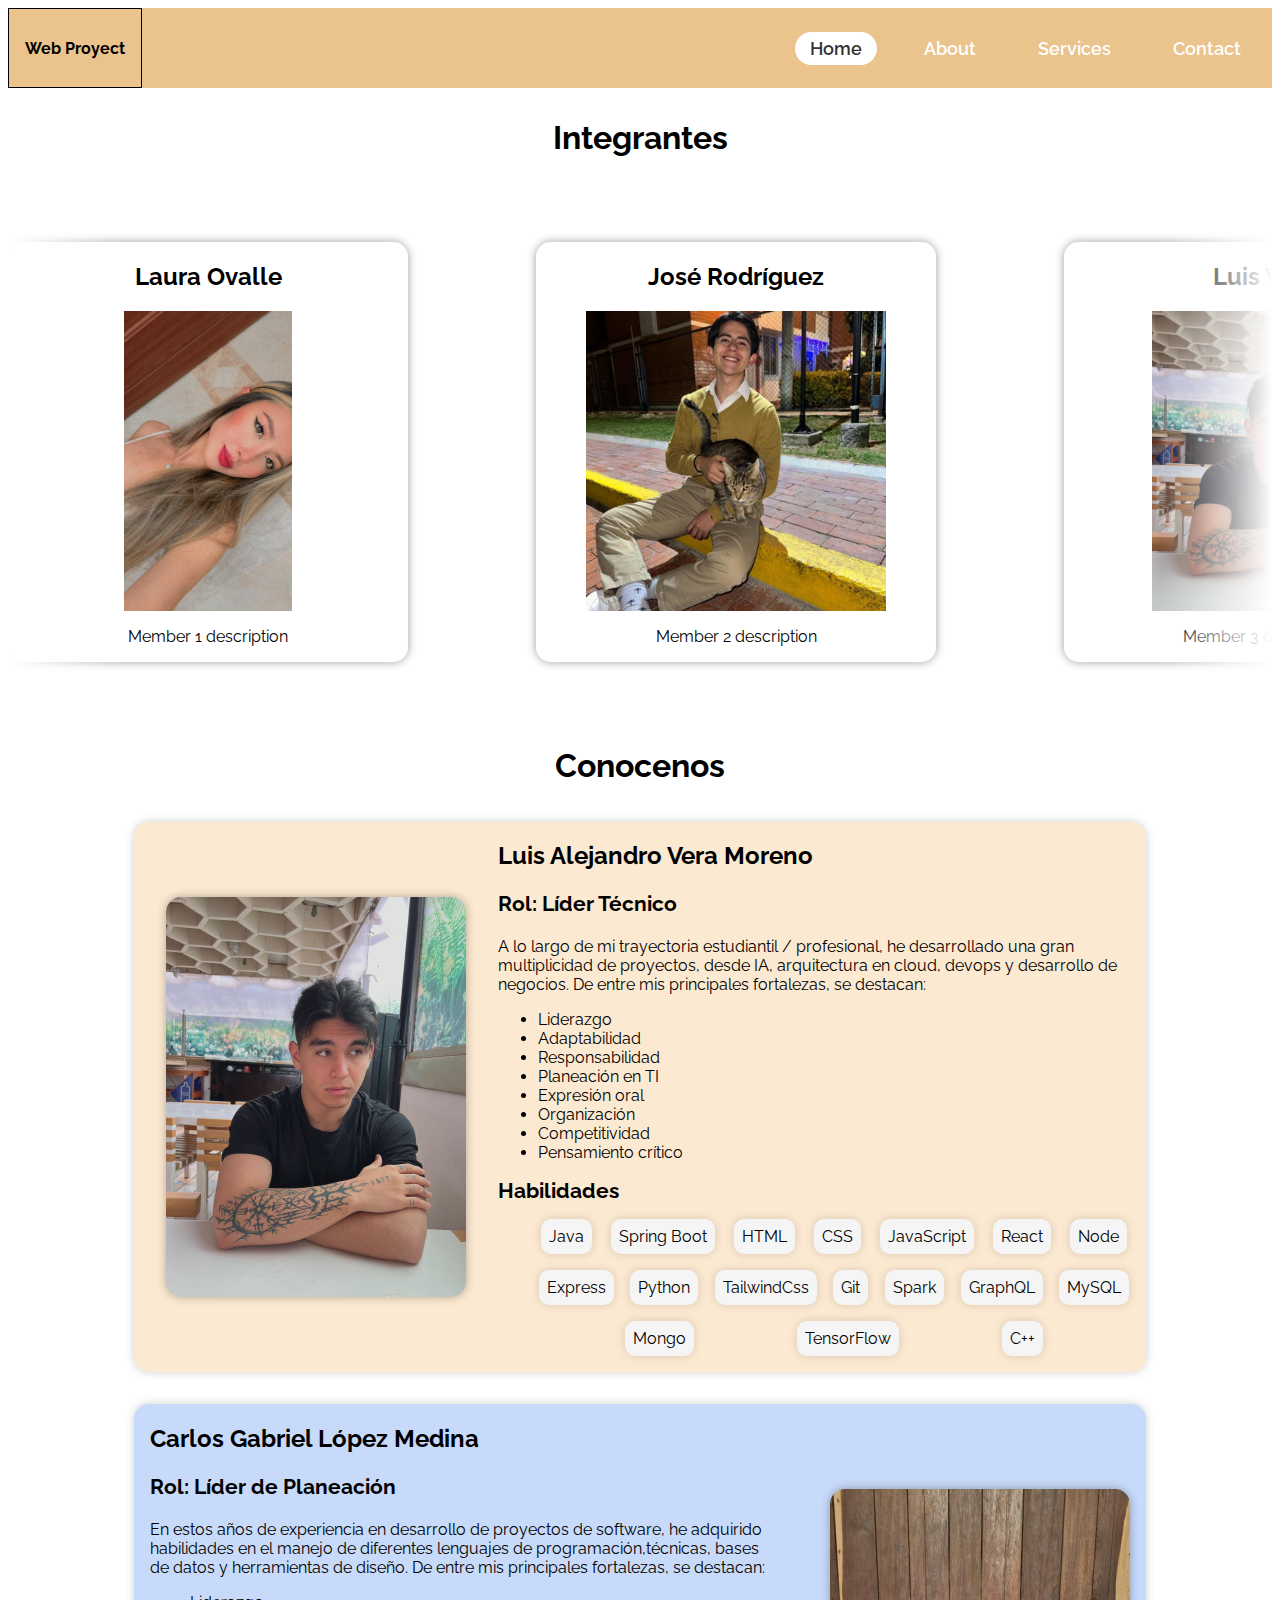
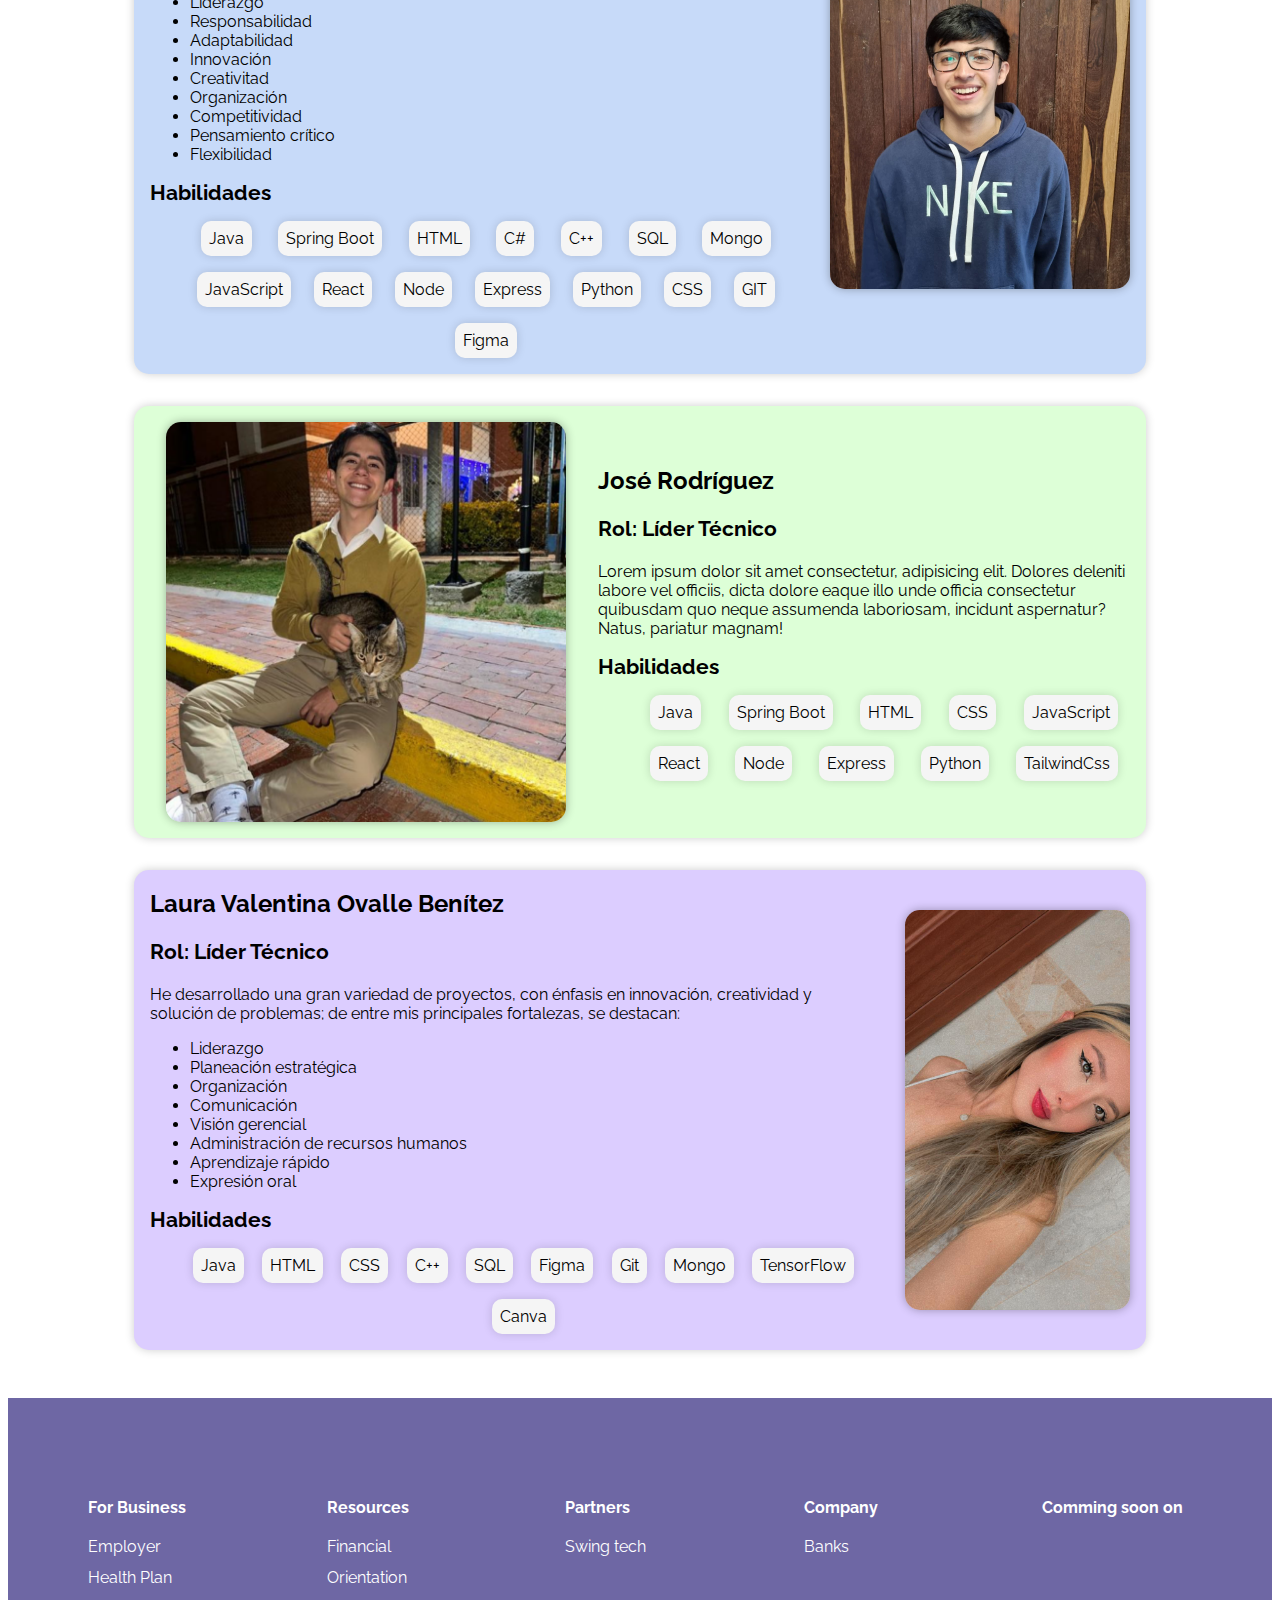
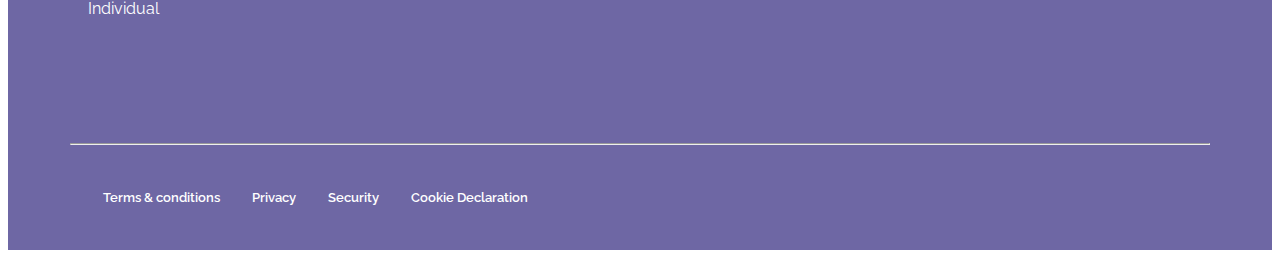
==== commit 6d883d20: "nav arreglado" ====
--- a/src/main/resources/static/index.html
+++ b/src/main/resources/static/index.html
@@ -22,10 +22,10 @@
       <h4>Web Proyect</h4>
     </div>
     <div class="links">
-      <a href="/proyectoWeb/src/main/resources/static/index.html">Home</a>
-      <a href="/proyectoWeb/src/main/resources/templates/prueba.html">About</a>
-      <a href="/proyectoWeb/src/main/resources/templates/prueba.html">Services</a>
-      <a href="/proyectoWeb/src/main/resources/templates/prueba.html">Contact</a>
+      <a href="/proyectoWeb/src/main/resources/static/index.html" class="active">Home<span></span></a>
+      <a href="/proyectoWeb/src/main/resources/templates/prueba.html">About<span></span></a>
+      <a href="/proyectoWeb/src/main/resources/templates/prueba.html">Services<span></span></a>
+      <a href="../templates/prueba.html">Contact<span></span></a>
     </div>
   </nav>
 
--- a/src/main/resources/static/styles/nav.css
+++ b/src/main/resources/static/styles/nav.css
@@ -1,11 +1,12 @@
+
 nav {
-    background-color: var(--secondary-color);
+    background-color: #dc943590;
     margin-bottom: 10px;
     display: flex;
     justify-content: space-between;
     height: 5rem;
-    color: white;
-
+    
+    
 }
 
 nav>.logo {
@@ -15,15 +16,46 @@
     align-items: center;
 }
 
-nav>.links {
+.links{
     display: flex;
     justify-content: space-around;
     align-items: center;
     gap: 2rem;
     padding: 1rem;
+
 }
 
-nav>.links>a {
+.links>a {
+    color: #fff;
+    font-size: 1.1rem;
+    font-weight: 600;
     text-decoration: none;
-    color: white;
-}+    transition: .5s;
+    padding: 6px 15px;
+    position: relative;
+}
+
+.links>a:hover, .links>a.active
+{
+    z-index: 1;
+    color: #333;
+}
+
+.links>a>span{
+    position: absolute;
+    top: 0;
+    left: 0;
+    width: 100%;
+    height: 100%;
+    background: #fff;
+    border-radius: 30px;
+    z-index: -1;
+    opacity: 0;
+    transform: scale(0);
+    transition: .5s;
+} 
+
+.links>a:hover span, .links>a.active span{
+    transform: scale(1);
+    opacity: 1;
+}
--- a/src/main/resources/static/styles/home.css
+++ b/src/main/resources/static/styles/home.css
@@ -1,3 +1,5 @@
+
+
 section {
     display: flex;
     flex-wrap: wrap;
